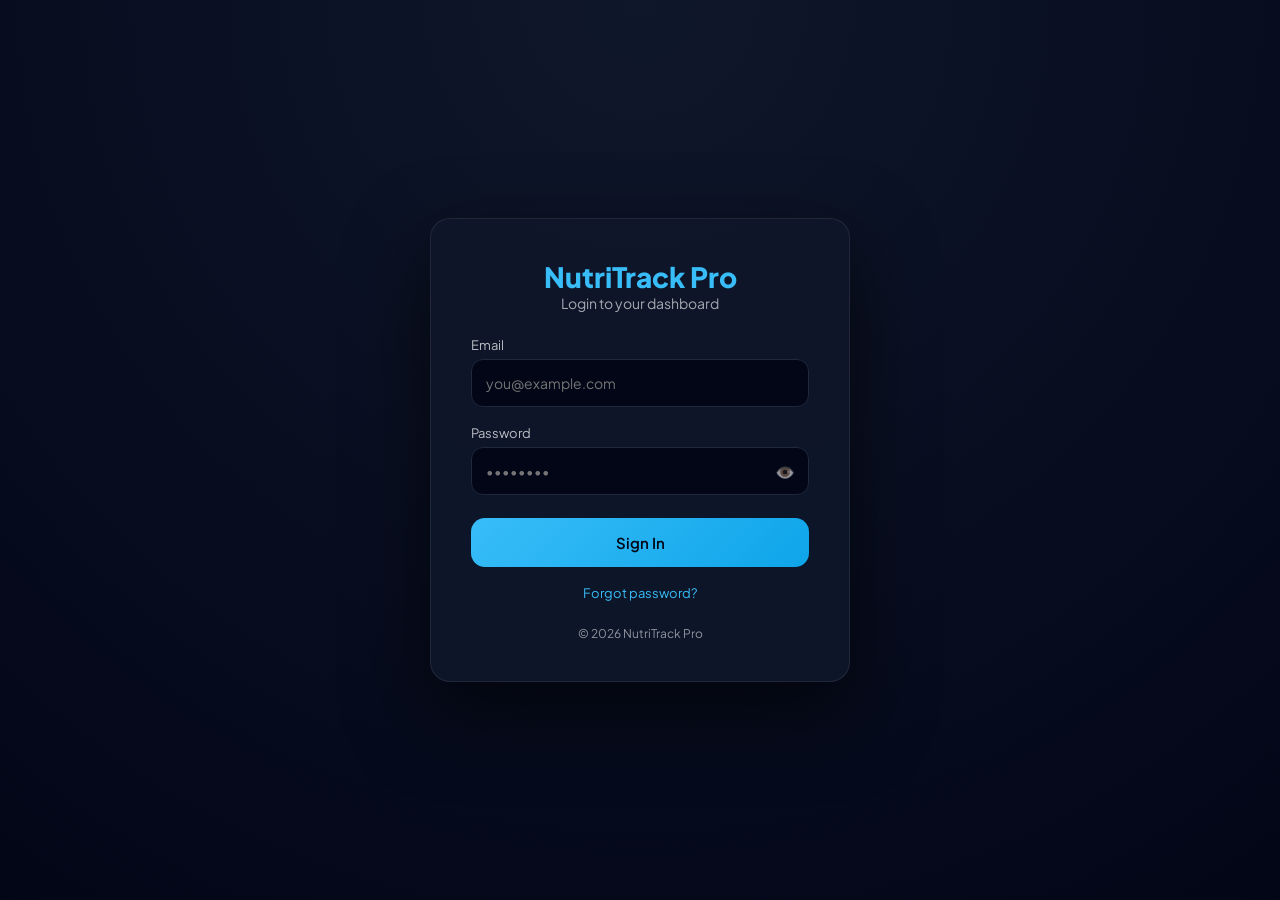
==== index.html @ c9a8a679 "--" ====
<html lang="en">
<head>
  <meta name="viewport" content="width=device-width, initial-scale=1.0">

<meta charset="UTF-8">
<meta name="viewport" content="width=device-width, initial-scale=1.0">
<title>NutriTrack Pro+</title>

<link href="https://fonts.googleapis.com/css2?family=Plus+Jakarta+Sans:wght@300;400;600;800&display=swap" rel="stylesheet">

<style>
:root {
  --primary: #10b981;
  --primary-dark: #0d8f6a;
  --dark: #0f172a;
  --card: rgba(30,41,59,0.85);
  --text: #f8fafc;
  --dim: #94a3b8;
  --shadow: rgba(0,0,0,0.4);
}

* {
  margin: 0;
  padding: 0;
  box-sizing: border-box;
  font-family: 'Plus Jakarta Sans', sans-serif;
}

body {
  background: linear-gradient(135deg, #0a0f20, #111827);
  color: var(--text);
  display: flex;
  min-height: 100vh;
  transition: all 0.3s;
}

.logo {
  font-size: 28px;
  font-weight: 800;
  color: var(--primary);
  margin-bottom: 40px;
  text-align: center;
  letter-spacing: 1px;
  text-shadow: 0 2px 6px rgba(16,185,129,0.7), 0 4px 12px rgba(16,185,129,0.35);
  transition: all 0.3s ease;
}

.logo:hover {
  text-shadow: 0 4px 12px rgba(16,185,129,0.9), 0 8px 20px rgba(16,185,129,0.5);
  transform: scale(1.05);
}

.content {
  margin-left: 0;
  margin-top: 90px;
  padding: 45px;
  width: 100%;
}

h1{ font-size:2.2rem; }
p{ font-size:1rem; }


/* CARDS */
.card {
  background: var(--card);
  padding: 30px 25px;
  border-radius: 22px;
  margin-bottom: 25px;
  box-shadow: 0 12px 30px rgba(0,0,0,0.3);
  transition: transform 0.3s ease, box-shadow 0.3s ease;
  backdrop-filter: blur(8px);
}

.card:hover {
  transform: translateY(-5px);
  box-shadow: 0 20px 35px rgba(0,0,0,0.5);
}

/* BUTTONS */

button, input{
  padding:12px 16px;
  font-size:16px;
}

.btn {
  background: linear-gradient(90deg, var(--primary), var(--primary-dark));
  border: none;
  padding: 14px 20px;
  border-radius: 16px;
  color: #fff;
  cursor: pointer;
  font-weight: 600;
  width: 100%;
  font-size: 16px;
  transition: all 0.3s ease;
  box-shadow: 0 6px 20px rgba(16,185,129,0.4);
}

.btn:hover {
  background: linear-gradient(90deg, var(--primary-dark), var(--primary));
  transform: translateY(-2px) scale(1.02);
  box-shadow: 0 8px 25px rgba(16,185,129,0.5);
}

.food-btn {
  background: rgba(255,255,255,0.08);
  border: 1px solid rgba(255,255,255,0.12);
  padding: 12px 14px;
  border-radius: 14px;
  color: #fff;
  cursor: pointer;
  font-size: 14px;
  text-align: left;
  transition: all 0.25s ease;
  backdrop-filter: blur(4px);
}

.food-btn:hover {
  background: linear-gradient(90deg, var(--primary), var(--primary-dark));
  transform: translateY(-2px) scale(1.02);
}

/* INPUTS */
input, select {
  width: 100%;
  padding: 14px;
  border-radius: 14px;
  border: none;
  margin-bottom: 12px;
  outline: none;
  background: rgba(255,255,255,0.08);
  color: #fff;
  font-size: 15px;
  backdrop-filter: blur(4px);
}

/* SMALL TEXT */
.small {
  color: var(--dim);
  font-size: 13px;
  margin-top: 12px;
  display: block;
  text-align: center;
}

/* QUICK GRID */
.quick-grid {
  display: grid;
  grid-template-columns: repeat(auto-fit, minmax(120px, 1fr));
  gap: 12px;
  max-height: 320px;
  overflow-y: auto;
  padding-right: 4px;
}

.quick-grid::-webkit-scrollbar {
  width: 6px;
}

.quick-grid::-webkit-scrollbar-thumb {
  background: var(--primary);
  border-radius: 10px;
}

/* PROGRESS RING */
.progress-ring {
  width: 150px;
  height: 150px;
  border-radius: 50%;
  background: conic-gradient(var(--primary) 0deg, rgba(30,41,59,0.6) 0deg);
  display: flex;
  align-items: center;
  justify-content: center;
  margin: 20px auto;
  box-shadow: 0 0 25px rgba(16,185,129,0.4);
  transition: 0.5s all ease;
}

.progress-ring span {
  font-size: 24px;
  font-weight: 700;
  color: var(--text);
  text-shadow: 0 1px 4px rgba(0,0,0,0.5);
}

/* WATER BUTTONS */
.water {
  display: flex;
  gap: 12px;
  flex-wrap: wrap;
}

.water button {
  width: 44px;
  height: 44px;
  border-radius: 16px;
  border: 1px solid rgba(255,255,255,.1);
  background: #020617;
  color: #fff;
  cursor: pointer;
  font-size: 18px;
  transition: all 0.25s ease;
}

.water button.active {
  background: var(--primary);
  box-shadow: 0 0 15px rgba(16,185,129,.6);
}

.topbar {
  position: fixed;
  top: 0;
  left: 0;
  width: 100%;
  height: 70px;
  background: rgba(2,6,23,0.95);
  display: flex;
  align-items: center;
  justify-content: space-between;
  padding: 0 40px;
  box-shadow: 0 4px 20px rgba(0,0,0,0.4);
  z-index: 1000;
}

.topbar .logo {
  font-size: 24px;
  font-weight: 800;
  color: var(--primary);
}

.topbar .menu {
  display: flex;
  gap: 20px;
}

.topbar .menu li {
  list-style: none;
  padding: 10px 18px;
  border-radius: 12px;
  cursor: pointer;
  color: var(--dim);
  transition: 0.3s;
}

.topbar .menu li:hover {
  background: linear-gradient(90deg, var(--primary), var(--primary-dark));
  color: #fff;
}

@media (max-width:768px){
  nav ul{
    flex-direction:column;
  }

  .hero{
    flex-direction:column;
    text-align:center;
  }

  img{
    max-width:100%;
    height:auto;
  }
}

</style>
</head>
<body>

<nav class="topbar">
  <div class="logo">NUTRITRACK+</div>
  <ul class="menu">
    <li onclick="location.href='index.html'">Dashboard</li>
    <li onclick="location.href='food.html'">Food</li>
    <li onclick="location.href='routine.html'">Routine</li>
    <li onclick="location.href='cart.html'">Cart</li>
    <li onclick="location.href='profile.html'">Profile</li>

  </ul>
</nav>

<main class="content">
<h1>Dashboard</h1>

<div class="card center">
<h3>Calories</h3>
<div class="progress-ring"><span id="percent">0%</span></div>
<h2><span id="cal">0</span> / <span id="goal">2000</span></h2>
<p class="small">🔥 Streak: <span id="streak">0</span> days</p>
</div>

<div class="card">
  <h3>Today Summary</h3>
  <p>🍽️ Foods: <b id="foodCount">0</b></p>
  <p>💧 Water: <b id="waterCount">0</b>/8</p>
  <p>📊 Status: <b id="statusText">Good</b></p>
</div>

<div class="card">
<h3>Quick Add</h3>
<div class="quick-grid">
<button class="food-btn" onclick="addFood('Eggs',150)">🥚 Eggs</button>
<button class="food-btn" onclick="addFood('Paneer',260)">🧀 Paneer</button>
<button class="food-btn" onclick="addFood('Curd',90)">🥛 Curd</button>
<button class="food-btn" onclick="addFood('Rice',210)">🍚 Rice</button>
<button class="food-btn" onclick="addFood('Roti',110)">🫓 Roti</button>
<button class="food-btn" onclick="addFood('Oats',160)">🥣 Oats</button>
<button class="food-btn" onclick="addFood('Banana',100)">🍌 Banana</button>
<button class="food-btn" onclick="addFood('Apple',95)">🍎 Apple</button>
<button class="food-btn" onclick="addFood('Milk',120)">🥛 Milk</button>
<button class="food-btn" onclick="addFood('Almonds',170)">🌰 Almonds</button>
<button class="food-btn" onclick="addFood('Peanut Butter',190)">🌰 Peanut Butter</button>
<button class="food-btn" onclick="addFood('Boiled Potato',130)">🌰 Boiled Potato</button>
</div>
<button class="btn" style="margin-top:15px" onclick="undo()">Undo</button>
</div>

<div class="card">
<h3>Water Intake</h3>
<div class="water" id="water"></div>
</div>

<div class="card">
<h3>Today's Log</h3>
<div id="logs"></div>
<!-- Restart button added here -->
<button class="btn" style="margin-top:15px" onclick="resetLog()">Restart</button>
</div>

<div class="card">
  <h3>Last 7 Days History</h3>
  <div id="weekHistory"></div>
</div>

</main>

<script>
if (localStorage.getItem("loggedIn") !== "true") {
  window.location.href = "login.html";
}

const todayKey = new Date().toISOString().split("T")[0];

let store = JSON.parse(localStorage.getItem("nutri+")) || {};

if (!store[todayKey]) {
  store[todayKey] = {
    cal: 0,
    goal: 2000,
    logs: [],
    water: 0,
    undo: null
  };
}

let data = store[todayKey];

function save() {
  store[todayKey] = data;
  localStorage.setItem("nutri+", JSON.stringify(store));
}

function addFood(n, c) {
  data.undo = JSON.stringify(data);
  data.cal += c;
  data.logs.unshift({ n, c });
  save();
  update();
}

function undo() {
  if (!data.undo) return;
  data = JSON.parse(data.undo);
  save();
  update();
}

function remove(i) {
  data.logs.splice(i, 1);
  data.cal = data.logs.reduce((t, l) => t + l.c, 0);
  save();
  update();
}

function drink(i) {
  data.water = i;
  save();
  update();
}

function resetLog() {
  data.cal = 0;
  data.logs = [];
  data.water = 0;
  data.undo = null;
  save();
  update();
}

function update() {
  cal.innerText = data.cal;
  goal.innerText = data.goal;

  let pct = Math.min(100, Math.round((data.cal / data.goal) * 100));
  percent.innerText = pct + "%";

  document.querySelector(".progress-ring").style.background =
    `conic-gradient(var(--primary) ${pct * 3.6}deg, #1e293b 0deg)`;

  logs.innerHTML = data.logs.map((l, i) =>
    `<div class="log">${l.n} (${l.c}) <button onclick="remove(${i})">✕</button></div>`
  ).join("");

  water.innerHTML = "";
  for (let i = 1; i <= 8; i++) {
    water.innerHTML +=
      `<button class="${i <= data.water ? 'active' : ''}" onclick="drink(${i})">💧</button>`;
  }
}

update();

function logout() {
  localStorage.removeItem("loggedIn");
  window.location.href = "login.html";
}
</script>
<script>
function renderWeekHistory() {
  const box = document.getElementById("weekHistory");
  const days = Object.keys(store).sort().reverse().slice(0, 7);

  if (days.length === 0) {
    box.innerHTML = "<p class='small'>No history yet</p>";
    return;
  }

  box.innerHTML = days.map(day => {
    const d = store[day];
    return `
      <div style="margin-bottom:15px; padding:12px; border-radius:12px; background:rgba(255,255,255,0.05)">
        <strong>${day}</strong><br>
        Calories: ${d.cal}<br>
        ${d.logs.length
          ? d.logs.map(l => `• ${l.n} (${l.c})`).join("<br>")
          : "<span class='small'>No food logged</span>"
        }
      </div>
    `;
  }).join("");
}

renderWeekHistory();
</script>

</body>
</html>
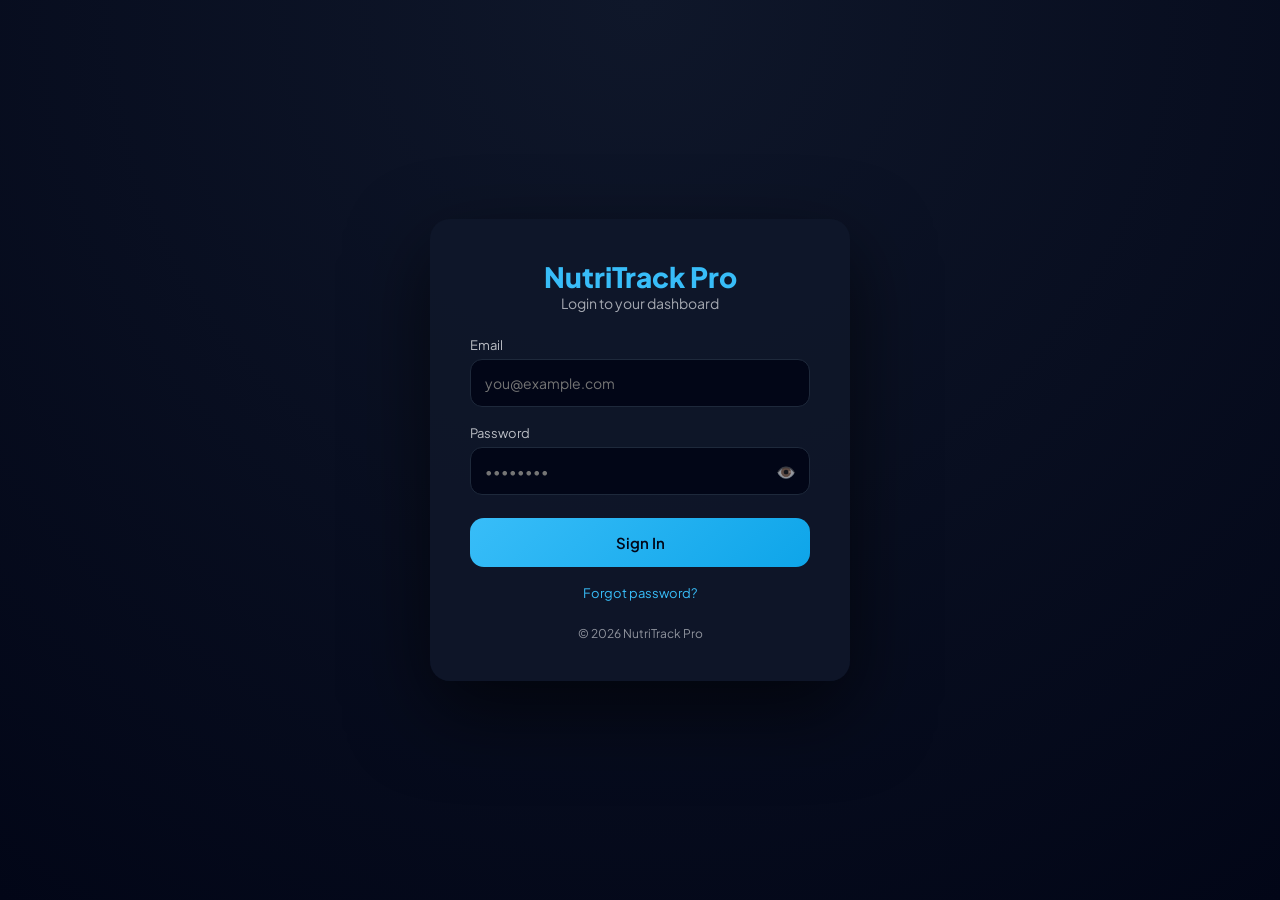
==== commit e61640fd: "--" ====
--- a/index.html
+++ b/index.html
@@ -264,6 +264,64 @@
     height:auto;
   }
 }
+
+@media (max-width: 768px) {
+  .topbar {
+    flex-direction: column;
+    height: auto;
+    padding: 15px 20px;
+    gap: 10px;
+  }
+
+  .topbar .logo {
+    font-size: 22px;
+    text-align: center;
+  }
+
+  .topbar .menu {
+    flex-direction: column;
+    width: 100%;
+    gap: 8px;
+  }
+
+  .topbar .menu li {
+    text-align: center;
+    padding: 10px 0;
+  }
+
+  .content {
+    padding: 20px;
+  }
+
+  h1 {
+    font-size: 1.8rem;
+  }
+
+  .card {
+    padding: 20px;
+  }
+
+  .quick-grid {
+    grid-template-columns: repeat(auto-fit, minmax(100px, 1fr));
+  }
+
+  .water button {
+    width: 38px;
+    height: 38px;
+    font-size: 16px;
+  }
+
+  .progress-ring {
+    width: 130px;
+    height: 130px;
+  }
+
+  .progress-ring span {
+    font-size: 20px;
+  }
+}
+
+
 
 </style>
 </head>
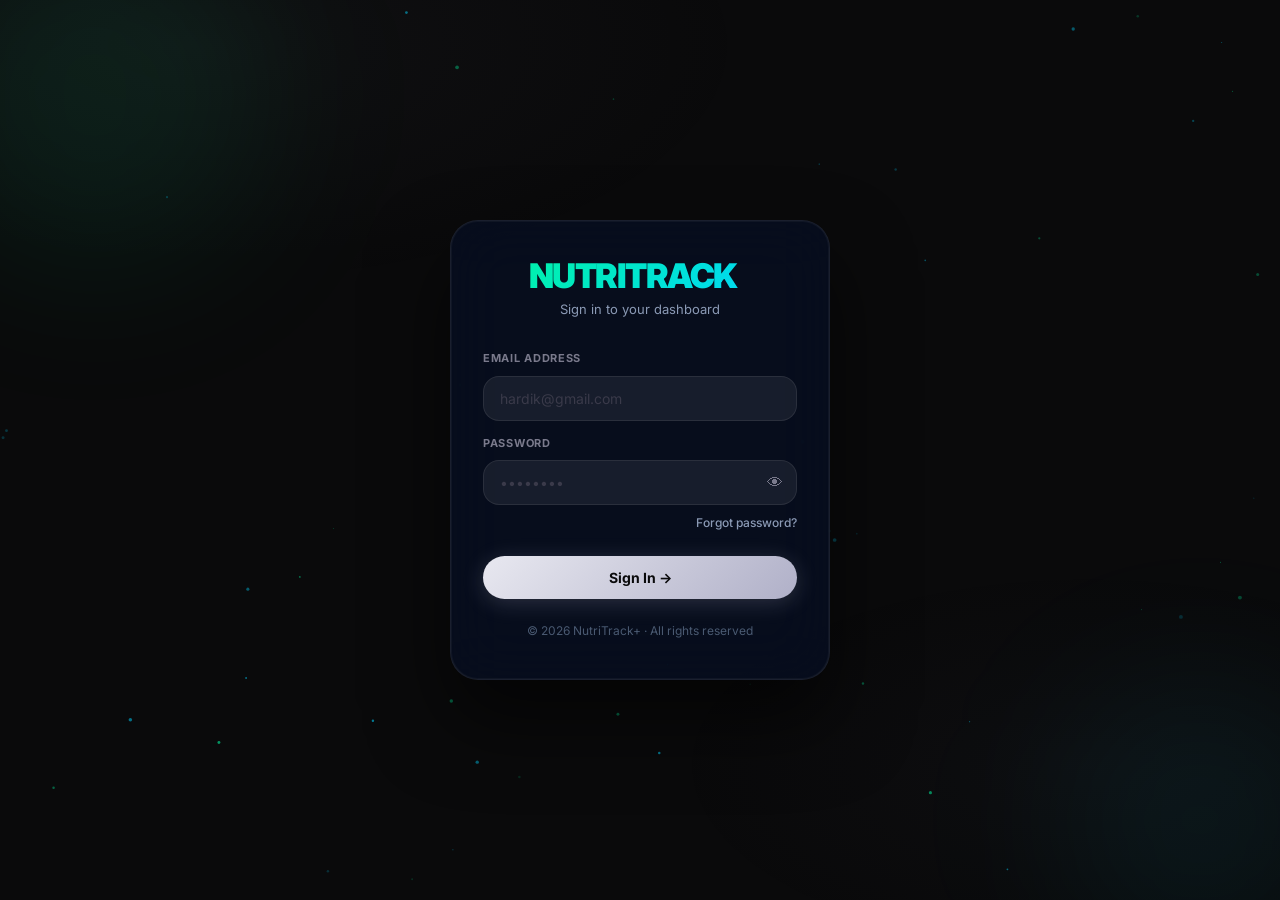
==== commit b2fc436d: "Complete professional website redesign" ====
--- a/index.html
+++ b/index.html
@@ -1,517 +1,393 @@
+<!DOCTYPE html>
 <html lang="en">
 <head>
-  <meta name="viewport" content="width=device-width, initial-scale=1.0">
-
 <meta charset="UTF-8">
 <meta name="viewport" content="width=device-width, initial-scale=1.0">
-<title>NutriTrack Pro+</title>
-
-<link href="https://fonts.googleapis.com/css2?family=Plus+Jakarta+Sans:wght@300;400;600;800&display=swap" rel="stylesheet">
-
+<title>Dashboard — NutriTrack+</title>
+<meta name="description" content="Track your daily calories, water intake, and nutrition with NutriTrack+.">
+<link rel="stylesheet" href="styles.css">
 <style>
-:root {
-  --primary: #10b981;
-  --primary-dark: #0d8f6a;
-  --dark: #0f172a;
-  --card: rgba(30,41,59,0.85);
-  --text: #f8fafc;
-  --dim: #94a3b8;
-  --shadow: rgba(0,0,0,0.4);
-}
-
-* {
-  margin: 0;
-  padding: 0;
-  box-sizing: border-box;
-  font-family: 'Plus Jakarta Sans', sans-serif;
-}
-
-body {
-  background: linear-gradient(135deg, #0a0f20, #111827);
-  color: var(--text);
-  display: flex;
-  min-height: 100vh;
-  transition: all 0.3s;
-}
-
-.logo {
-  font-size: 28px;
-  font-weight: 800;
-  color: var(--primary);
-  margin-bottom: 40px;
-  text-align: center;
-  letter-spacing: 1px;
-  text-shadow: 0 2px 6px rgba(16,185,129,0.7), 0 4px 12px rgba(16,185,129,0.35);
-  transition: all 0.3s ease;
-}
-
-.logo:hover {
-  text-shadow: 0 4px 12px rgba(16,185,129,0.9), 0 8px 20px rgba(16,185,129,0.5);
-  transform: scale(1.05);
-}
-
-.content {
-  margin-left: 0;
-  margin-top: 90px;
-  padding: 45px;
-  width: 100%;
-}
-
-h1{ font-size:2.2rem; }
-p{ font-size:1rem; }
-
-
-/* CARDS */
-.card {
-  background: var(--card);
-  padding: 30px 25px;
-  border-radius: 22px;
-  margin-bottom: 25px;
-  box-shadow: 0 12px 30px rgba(0,0,0,0.3);
-  transition: transform 0.3s ease, box-shadow 0.3s ease;
-  backdrop-filter: blur(8px);
-}
-
-.card:hover {
-  transform: translateY(-5px);
-  box-shadow: 0 20px 35px rgba(0,0,0,0.5);
-}
-
-/* BUTTONS */
-
-button, input{
-  padding:12px 16px;
-  font-size:16px;
-}
-
-.btn {
-  background: linear-gradient(90deg, var(--primary), var(--primary-dark));
-  border: none;
-  padding: 14px 20px;
-  border-radius: 16px;
-  color: #fff;
-  cursor: pointer;
-  font-weight: 600;
-  width: 100%;
-  font-size: 16px;
-  transition: all 0.3s ease;
-  box-shadow: 0 6px 20px rgba(16,185,129,0.4);
-}
-
-.btn:hover {
-  background: linear-gradient(90deg, var(--primary-dark), var(--primary));
-  transform: translateY(-2px) scale(1.02);
-  box-shadow: 0 8px 25px rgba(16,185,129,0.5);
-}
-
-.food-btn {
-  background: rgba(255,255,255,0.08);
-  border: 1px solid rgba(255,255,255,0.12);
-  padding: 12px 14px;
-  border-radius: 14px;
-  color: #fff;
-  cursor: pointer;
-  font-size: 14px;
-  text-align: left;
-  transition: all 0.25s ease;
-  backdrop-filter: blur(4px);
-}
-
-.food-btn:hover {
-  background: linear-gradient(90deg, var(--primary), var(--primary-dark));
-  transform: translateY(-2px) scale(1.02);
-}
-
-/* INPUTS */
-input, select {
-  width: 100%;
-  padding: 14px;
-  border-radius: 14px;
-  border: none;
-  margin-bottom: 12px;
-  outline: none;
-  background: rgba(255,255,255,0.08);
-  color: #fff;
-  font-size: 15px;
-  backdrop-filter: blur(4px);
-}
-
-/* SMALL TEXT */
-.small {
-  color: var(--dim);
-  font-size: 13px;
-  margin-top: 12px;
-  display: block;
-  text-align: center;
-}
-
-/* QUICK GRID */
-.quick-grid {
-  display: grid;
-  grid-template-columns: repeat(auto-fit, minmax(120px, 1fr));
-  gap: 12px;
-  max-height: 320px;
-  overflow-y: auto;
-  padding-right: 4px;
-}
-
-.quick-grid::-webkit-scrollbar {
-  width: 6px;
-}
-
-.quick-grid::-webkit-scrollbar-thumb {
-  background: var(--primary);
-  border-radius: 10px;
-}
-
-/* PROGRESS RING */
-.progress-ring {
-  width: 150px;
-  height: 150px;
-  border-radius: 50%;
-  background: conic-gradient(var(--primary) 0deg, rgba(30,41,59,0.6) 0deg);
-  display: flex;
-  align-items: center;
-  justify-content: center;
-  margin: 20px auto;
-  box-shadow: 0 0 25px rgba(16,185,129,0.4);
-  transition: 0.5s all ease;
-}
-
-.progress-ring span {
-  font-size: 24px;
-  font-weight: 700;
-  color: var(--text);
-  text-shadow: 0 1px 4px rgba(0,0,0,0.5);
-}
-
-/* WATER BUTTONS */
-.water {
-  display: flex;
-  gap: 12px;
-  flex-wrap: wrap;
-}
-
-.water button {
-  width: 44px;
-  height: 44px;
-  border-radius: 16px;
-  border: 1px solid rgba(255,255,255,.1);
-  background: #020617;
-  color: #fff;
-  cursor: pointer;
-  font-size: 18px;
-  transition: all 0.25s ease;
-}
-
-.water button.active {
-  background: var(--primary);
-  box-shadow: 0 0 15px rgba(16,185,129,.6);
-}
-
-.topbar {
-  position: fixed;
-  top: 0;
-  left: 0;
-  width: 100%;
-  height: 70px;
-  background: rgba(2,6,23,0.95);
-  display: flex;
-  align-items: center;
-  justify-content: space-between;
-  padding: 0 40px;
-  box-shadow: 0 4px 20px rgba(0,0,0,0.4);
-  z-index: 1000;
-}
-
-.topbar .logo {
-  font-size: 24px;
-  font-weight: 800;
-  color: var(--primary);
-}
-
-.topbar .menu {
-  display: flex;
-  gap: 20px;
-}
-
-.topbar .menu li {
-  list-style: none;
-  padding: 10px 18px;
-  border-radius: 12px;
-  cursor: pointer;
-  color: var(--dim);
-  transition: 0.3s;
-}
-
-.topbar .menu li:hover {
-  background: linear-gradient(90deg, var(--primary), var(--primary-dark));
-  color: #fff;
-}
-
-@media (max-width:768px){
-  nav ul{
-    flex-direction:column;
-  }
-
-  .hero{
-    flex-direction:column;
-    text-align:center;
-  }
-
-  img{
-    max-width:100%;
-    height:auto;
-  }
-}
-
-@media (max-width: 768px) {
-  .topbar {
-    flex-direction: column;
-    height: auto;
-    padding: 15px 20px;
-    gap: 10px;
-  }
-
-  .topbar .logo {
-    font-size: 22px;
-    text-align: center;
-  }
-
-  .topbar .menu {
-    flex-direction: column;
-    width: 100%;
-    gap: 8px;
-  }
-
-  .topbar .menu li {
-    text-align: center;
-    padding: 10px 0;
-  }
-
-  .content {
-    padding: 20px;
-  }
-
-  h1 {
-    font-size: 1.8rem;
-  }
-
-  .card {
-    padding: 20px;
-  }
-
-  .quick-grid {
-    grid-template-columns: repeat(auto-fit, minmax(100px, 1fr));
-  }
-
-  .water button {
-    width: 38px;
-    height: 38px;
-    font-size: 16px;
-  }
-
-  .progress-ring {
-    width: 130px;
-    height: 130px;
-  }
-
-  .progress-ring span {
-    font-size: 20px;
-  }
-}
-
-
-
+.ring-hero { padding:28px 20px 20px; text-align:center; }
+.cal-summary { margin-top:18px; display:flex; gap:10px; justify-content:center; }
+.macro-section { margin-top:4px; }
+.streak-badge {
+  display:inline-flex; align-items:center; gap:6px;
+  background:rgba(255,179,71,0.12); border:1px solid rgba(255,179,71,0.25);
+  border-radius:var(--r-pill); padding:5px 12px;
+  font-size:12px; font-weight:700; color:#ffb347;
+  margin-top:12px;
+}
+.fab {
+  position:fixed; bottom:calc(var(--bnav-h) + 18px); right:18px;
+  width:52px; height:52px; border-radius:50%;
+  background:linear-gradient(135deg,var(--primary),var(--primary2));
+  color:var(--bg); font-size:22px; font-weight:800;
+  display:flex; align-items:center; justify-content:center;
+  box-shadow:0 8px 24px var(--primary-glow), 0 0 0 4px rgba(0,245,160,0.15);
+  cursor:pointer; transition:all 0.25s ease; z-index:900; border:none;
+  animation:fadeSlideUp 0.5s 0.3s ease both;
+}
+.fab:hover { transform:scale(1.12) rotate(45deg); box-shadow:0 12px 36px var(--primary-glow); }
+@media(min-width:769px) { .fab { bottom:24px; } }
+
+/* Quick add modal */
+.qadd-modal {
+  position:fixed; inset:0;
+  background:rgba(4,9,26,0.82); backdrop-filter:blur(10px);
+  display:flex; align-items:flex-end; justify-content:center;
+  z-index:2000; opacity:0; pointer-events:none;
+  transition:opacity 0.3s ease;
+  padding-bottom:var(--bnav-h);
+}
+.qadd-modal.open { opacity:1; pointer-events:all; }
+.qadd-box {
+  background:var(--bg2); border:1px solid var(--border);
+  border-radius:28px 28px 0 0; padding:24px 18px;
+  width:100%; max-width:560px; max-height:85vh; overflow-y:auto;
+  transform:translateY(100%);
+  transition:transform 0.38s cubic-bezier(0.34,1.4,0.64,1);
+}
+.qadd-modal.open .qadd-box { transform:translateY(0); }
+
+.log-empty { text-align:center; padding:28px 0; color:var(--text3); font-size:14px; }
 </style>
 </head>
 <body>
 
-<nav class="topbar">
-  <div class="logo">NUTRITRACK+</div>
-  <ul class="menu">
-    <li onclick="location.href='index.html'">Dashboard</li>
-    <li onclick="location.href='food.html'">Food</li>
-    <li onclick="location.href='routine.html'">Routine</li>
-    <li onclick="location.href='cart.html'">Cart</li>
-    <li onclick="location.href='profile.html'">Profile</li>
-
-  </ul>
+<!-- TOP NAVBAR -->
+<nav class="navbar">
+  <div class="nav-logo">NUTRITRACK<span style="opacity:.5">+</span></div>
+  <div class="nav-links">
+    <a href="index.html"   class="nav-link">Dashboard</a>
+    <a href="food.html"    class="nav-link">Food</a>
+    <a href="routine.html" class="nav-link">Routine</a>
+    <a href="cart.html"    class="nav-link">Cart</a>
+    <a href="profile.html" class="nav-link">Profile</a>
+  </div>
 </nav>
 
-<main class="content">
-<h1>Dashboard</h1>
-
-<div class="card center">
-<h3>Calories</h3>
-<div class="progress-ring"><span id="percent">0%</span></div>
-<h2><span id="cal">0</span> / <span id="goal">2000</span></h2>
-<p class="small">🔥 Streak: <span id="streak">0</span> days</p>
+<!-- BOTTOM NAV -->
+<nav class="bottom-nav">
+  <a href="index.html" class="bnav-item active">
+    <svg xmlns="http://www.w3.org/2000/svg" fill="none" viewBox="0 0 24 24" stroke="currentColor"><path stroke-linecap="round" stroke-linejoin="round" d="M3 12l2-2m0 0l7-7 7 7M5 10v10a1 1 0 001 1h3m10-11l2 2m-2-2v10a1 1 0 01-1 1h-3m-6 0a1 1 0 001-1v-4a1 1 0 011-1h2a1 1 0 011 1v4a1 1 0 001 1m-6 0h6"/></svg>
+    <span>Home</span>
+  </a>
+  <a href="food.html" class="bnav-item">
+    <svg xmlns="http://www.w3.org/2000/svg" fill="none" viewBox="0 0 24 24" stroke="currentColor"><path stroke-linecap="round" stroke-linejoin="round" d="M12 6.042A8.967 8.967 0 006 3.75c-1.052 0-2.062.18-3 .512v14.25A8.987 8.987 0 016 18c2.305 0 4.408.867 6 2.292m0-14.25a8.966 8.966 0 016-2.292c1.052 0 2.062.18 3 .512v14.25A8.987 8.987 0 0018 18a8.967 8.967 0 00-6 2.292m0-14.25v14.25"/></svg>
+    <span>Food</span>
+  </a>
+  <a href="routine.html" class="bnav-item">
+    <svg xmlns="http://www.w3.org/2000/svg" fill="none" viewBox="0 0 24 24" stroke="currentColor"><path stroke-linecap="round" stroke-linejoin="round" d="M9 12l2 2 4-4m6 2a9 9 0 11-18 0 9 9 0 0118 0z"/></svg>
+    <span>Routine</span>
+  </a>
+  <a href="cart.html" class="bnav-item">
+    <svg xmlns="http://www.w3.org/2000/svg" fill="none" viewBox="0 0 24 24" stroke="currentColor"><path stroke-linecap="round" stroke-linejoin="round" d="M3 3h2l.4 2M7 13h10l4-8H5.4M7 13L5.4 5M7 13l-2.293 2.293c-.63.63-.184 1.707.707 1.707H17m0 0a2 2 0 100 4 2 2 0 000-4zm-8 2a2 2 0 11-4 0 2 2 0 014 0z"/></svg>
+    <span>Cart</span>
+  </a>
+  <a href="profile.html" class="bnav-item">
+    <svg xmlns="http://www.w3.org/2000/svg" fill="none" viewBox="0 0 24 24" stroke="currentColor"><path stroke-linecap="round" stroke-linejoin="round" d="M16 7a4 4 0 11-8 0 4 4 0 018 0zM12 14a7 7 0 00-7 7h14a7 7 0 00-7-7z"/></svg>
+    <span>Profile</span>
+  </a>
+</nav>
+
+<!-- FAB -->
+<button class="fab" onclick="openQadd()" title="Quick Add Food">+</button>
+
+<!-- QUICK ADD MODAL -->
+<div class="qadd-modal" id="qaddModal" onclick="if(event.target===this)closeQadd()">
+  <div class="qadd-box">
+    <div class="modal-handle"></div>
+    <div class="section-header">
+      <span class="section-title">⚡ Quick Add</span>
+      <span class="section-action" onclick="closeQadd()">✕ Close</span>
+    </div>
+    <div class="input-group" style="margin-top:8px">
+      <input id="customName" class="input" placeholder="Food name (e.g. Chapati)">
+    </div>
+    <div class="input-group">
+      <input id="customCal" class="input" type="number" placeholder="Calories (kcal)">
+    </div>
+    <button class="btn btn-primary btn-full" onclick="addCustom()">Add to Log</button>
+    <div class="divider"></div>
+    <p class="card-title" style="margin-bottom:10px">Common Foods</p>
+    <div class="quick-grid">
+      <button class="quick-btn" onclick="addFood('🥚 Eggs',150)">🥚 Eggs<br><small style="color:var(--text3)">150 kcal</small></button>
+      <button class="quick-btn" onclick="addFood('🧀 Paneer',260)">🧀 Paneer<br><small style="color:var(--text3)">260 kcal</small></button>
+      <button class="quick-btn" onclick="addFood('🥛 Curd',90)">🥛 Curd<br><small style="color:var(--text3)">90 kcal</small></button>
+      <button class="quick-btn" onclick="addFood('🍚 Rice',210)">🍚 Rice<br><small style="color:var(--text3)">210 kcal</small></button>
+      <button class="quick-btn" onclick="addFood('🫓 Roti',110)">🫓 Roti<br><small style="color:var(--text3)">110 kcal</small></button>
+      <button class="quick-btn" onclick="addFood('🥣 Oats',160)">🥣 Oats<br><small style="color:var(--text3)">160 kcal</small></button>
+      <button class="quick-btn" onclick="addFood('🍌 Banana',100)">🍌 Banana<br><small style="color:var(--text3)">100 kcal</small></button>
+      <button class="quick-btn" onclick="addFood('🍎 Apple',95)">🍎 Apple<br><small style="color:var(--text3)">95 kcal</small></button>
+      <button class="quick-btn" onclick="addFood('🥛 Milk',120)">🥛 Milk<br><small style="color:var(--text3)">120 kcal</small></button>
+      <button class="quick-btn" onclick="addFood('🌰 Almonds',170)">🌰 Almonds<br><small style="color:var(--text3)">170 kcal</small></button>
+      <button class="quick-btn" onclick="addFood('🥜 Peanut Butter',190)">🥜 P.Butter<br><small style="color:var(--text3)">190 kcal</small></button>
+      <button class="quick-btn" onclick="addFood('🥔 Boiled Potato',130)">🥔 Potato<br><small style="color:var(--text3)">130 kcal</small></button>
+    </div>
+  </div>
 </div>
 
-<div class="card">
-  <h3>Today Summary</h3>
-  <p>🍽️ Foods: <b id="foodCount">0</b></p>
-  <p>💧 Water: <b id="waterCount">0</b>/8</p>
-  <p>📊 Status: <b id="statusText">Good</b></p>
-</div>
-
-<div class="card">
-<h3>Quick Add</h3>
-<div class="quick-grid">
-<button class="food-btn" onclick="addFood('Eggs',150)">🥚 Eggs</button>
-<button class="food-btn" onclick="addFood('Paneer',260)">🧀 Paneer</button>
-<button class="food-btn" onclick="addFood('Curd',90)">🥛 Curd</button>
-<button class="food-btn" onclick="addFood('Rice',210)">🍚 Rice</button>
-<button class="food-btn" onclick="addFood('Roti',110)">🫓 Roti</button>
-<button class="food-btn" onclick="addFood('Oats',160)">🥣 Oats</button>
-<button class="food-btn" onclick="addFood('Banana',100)">🍌 Banana</button>
-<button class="food-btn" onclick="addFood('Apple',95)">🍎 Apple</button>
-<button class="food-btn" onclick="addFood('Milk',120)">🥛 Milk</button>
-<button class="food-btn" onclick="addFood('Almonds',170)">🌰 Almonds</button>
-<button class="food-btn" onclick="addFood('Peanut Butter',190)">🌰 Peanut Butter</button>
-<button class="food-btn" onclick="addFood('Boiled Potato',130)">🌰 Boiled Potato</button>
-</div>
-<button class="btn" style="margin-top:15px" onclick="undo()">Undo</button>
-</div>
-
-<div class="card">
-<h3>Water Intake</h3>
-<div class="water" id="water"></div>
-</div>
-
-<div class="card">
-<h3>Today's Log</h3>
-<div id="logs"></div>
-<!-- Restart button added here -->
-<button class="btn" style="margin-top:15px" onclick="resetLog()">Restart</button>
-</div>
-
-<div class="card">
-  <h3>Last 7 Days History</h3>
-  <div id="weekHistory"></div>
-</div>
+<!-- MAIN CONTENT -->
+<main class="page">
+
+  <div class="page-header" style="display:flex;align-items:center;justify-content:space-between;flex-wrap:wrap;gap:10px">
+    <div>
+      <h1 class="page-title" id="greetText">Dashboard</h1>
+      <p class="page-subtitle" id="dateText"></p>
+    </div>
+    <div class="streak-badge" id="streakBadge">🔥 <span id="streakNum">0</span> day streak</div>
+  </div>
+
+  <!-- CALORIE RING CARD -->
+  <div class="card ring-hero">
+    <p class="card-title">Today's Calories</p>
+    <div class="ring-container">
+      <svg class="cal-ring" width="180" height="180" viewBox="0 0 180 180">
+        <defs>
+          <linearGradient id="ringGrad" x1="0%" y1="0%" x2="100%" y2="100%">
+            <stop offset="0%"   stop-color="#00f5a0"/>
+            <stop offset="100%" stop-color="#00d4ff"/>
+          </linearGradient>
+        </defs>
+        <circle class="ring-track" cx="90" cy="90" r="80"/>
+        <circle class="ring-fill"  cx="90" cy="90" r="80" id="ringFill"
+          stroke-dasharray="502.65" stroke-dashoffset="502.65"/>
+      </svg>
+      <div class="ring-center">
+        <div class="ring-value" id="calDisplay">0</div>
+        <div class="ring-unit">kcal eaten</div>
+      </div>
+    </div>
+    <div class="cal-summary">
+      <div class="stat-card" style="min-width:90px">
+        <div class="stat-value" id="goalDisplay">2000</div>
+        <div class="stat-label">Goal</div>
+      </div>
+      <div class="stat-card" style="min-width:90px">
+        <div class="stat-value" id="remainDisplay">2000</div>
+        <div class="stat-label">Remaining</div>
+      </div>
+      <div class="stat-card" style="min-width:90px">
+        <div class="stat-value" id="pctDisplay">0%</div>
+        <div class="stat-label">Progress</div>
+      </div>
+    </div>
+  </div>
+
+  <!-- MACROS CARD -->
+  <div class="card macro-section">
+    <p class="card-title">Macronutrients (Est.)</p>
+    <div class="macro-row protein">
+      <div class="macro-header"><span class="macro-lbl">🥩 Protein</span><span class="macro-val" id="macroP">0g</span></div>
+      <div class="macro-track"><div class="macro-fill" id="macroPBar" style="width:0%"></div></div>
+    </div>
+    <div class="macro-row carbs">
+      <div class="macro-header"><span class="macro-lbl">🌾 Carbs</span><span class="macro-val" id="macroC">0g</span></div>
+      <div class="macro-track"><div class="macro-fill" id="macroCBar" style="width:0%"></div></div>
+    </div>
+    <div class="macro-row fat" style="margin-bottom:0">
+      <div class="macro-header"><span class="macro-lbl">🫒 Fat</span><span class="macro-val" id="macroF">0g</span></div>
+      <div class="macro-track"><div class="macro-fill" id="macroFBar" style="width:0%"></div></div>
+    </div>
+  </div>
+
+  <!-- WATER CARD -->
+  <div class="card">
+    <div class="section-header">
+      <span class="section-title">💧 Water Intake</span>
+      <span style="font-size:13px;color:var(--text2)"><b id="waterCount">0</b>/8 glasses</span>
+    </div>
+    <div class="water-grid" id="waterGrid"></div>
+  </div>
+
+  <!-- TODAY LOG -->
+  <div class="card">
+    <div class="section-header">
+      <span class="section-title">📋 Today's Log</span>
+      <span class="section-action" onclick="undoLast()">↩ Undo</span>
+    </div>
+    <div id="logList"></div>
+    <button class="btn btn-danger btn-full" style="margin-top:12px" onclick="resetLog()">🗑 Reset Today</button>
+  </div>
+
+  <!-- 7 DAY HISTORY -->
+  <div class="card">
+    <p class="card-title">7-Day History</p>
+    <div class="history-chart" id="histChart"></div>
+    <div id="histDetail" style="margin-top:14px"></div>
+  </div>
 
 </main>
 
+<script src="app.js"></script>
 <script>
-if (localStorage.getItem("loggedIn") !== "true") {
-  window.location.href = "login.html";
-}
+if (localStorage.getItem("loggedIn") !== "true") window.location.href = "login.html";
 
 const todayKey = new Date().toISOString().split("T")[0];
-
 let store = JSON.parse(localStorage.getItem("nutri+")) || {};
-
-if (!store[todayKey]) {
-  store[todayKey] = {
-    cal: 0,
-    goal: 2000,
-    logs: [],
-    water: 0,
-    undo: null
-  };
-}
-
+if (!store[todayKey]) store[todayKey] = { cal:0, goal:2000, logs:[], water:0, undo:null };
 let data = store[todayKey];
 
-function save() {
-  store[todayKey] = data;
-  localStorage.setItem("nutri+", JSON.stringify(store));
-}
+/* ── Greeting & Date ── */
+(function() {
+  const h = new Date().getHours();
+  const g = h < 12 ? "Good Morning" : h < 17 ? "Good Afternoon" : "Good Evening";
+  const prof = JSON.parse(localStorage.getItem("profileData")) || {};
+  document.getElementById("greetText").textContent = g + (prof.username ? `, ${prof.username.split(" ")[0]} 👋` : " 👋");
+  document.getElementById("dateText").textContent = new Date().toLocaleDateString("en-IN", { weekday:"long", day:"numeric", month:"long" });
+})();
+
+/* ── Streak ── */
+(function() {
+  const last  = localStorage.getItem("nt_last_date");
+  const today = new Date().toDateString();
+  let streak  = parseInt(localStorage.getItem("nt_streak")) || 0;
+  if (last !== today) { streak++; localStorage.setItem("nt_streak", streak); localStorage.setItem("nt_last_date", today); }
+  document.getElementById("streakNum").textContent = streak;
+})();
+
+function save() { store[todayKey] = data; localStorage.setItem("nutri+", JSON.stringify(store)); }
 
 function addFood(n, c) {
   data.undo = JSON.stringify(data);
   data.cal += c;
-  data.logs.unshift({ n, c });
-  save();
-  update();
-}
-
-function undo() {
-  if (!data.undo) return;
+  data.logs.unshift({ n, c, t: new Date().toLocaleTimeString([], {hour:'2-digit',minute:'2-digit'}) });
+  save(); update();
+  toast(`${n} — +${c} kcal`, "ok");
+  closeQadd();
+}
+
+function addCustom() {
+  const n = document.getElementById("customName").value.trim();
+  const c = parseInt(document.getElementById("customCal").value);
+  if (!n || !c || c < 1) { toast("Enter valid food name and calories", "warn"); return; }
+  addFood(n, c);
+  document.getElementById("customName").value = "";
+  document.getElementById("customCal").value  = "";
+}
+
+function undoLast() {
+  if (!data.undo) { toast("Nothing to undo", "warn"); return; }
   data = JSON.parse(data.undo);
-  save();
-  update();
-}
-
-function remove(i) {
+  save(); update();
+  toast("Undone ✓", "ok");
+}
+
+function removeLog(i) {
+  data.undo = JSON.stringify(data);
   data.logs.splice(i, 1);
-  data.cal = data.logs.reduce((t, l) => t + l.c, 0);
-  save();
-  update();
-}
-
-function drink(i) {
-  data.water = i;
-  save();
-  update();
-}
+  data.cal = data.logs.reduce((s, l) => s + l.c, 0);
+  save(); update();
+}
+
+function drink(i) { data.water = i; save(); update(); }
 
 function resetLog() {
-  data.cal = 0;
-  data.logs = [];
-  data.water = 0;
-  data.undo = null;
-  save();
-  update();
+  if (!confirm("Reset today's log?")) return;
+  data.cal = 0; data.logs = []; data.water = 0; data.undo = null;
+  save(); update();
+  toast("Log reset", "ok");
 }
 
 function update() {
-  cal.innerText = data.cal;
-  goal.innerText = data.goal;
-
-  let pct = Math.min(100, Math.round((data.cal / data.goal) * 100));
-  percent.innerText = pct + "%";
-
-  document.querySelector(".progress-ring").style.background =
-    `conic-gradient(var(--primary) ${pct * 3.6}deg, #1e293b 0deg)`;
-
-  logs.innerHTML = data.logs.map((l, i) =>
-    `<div class="log">${l.n} (${l.c}) <button onclick="remove(${i})">✕</button></div>`
-  ).join("");
-
-  water.innerHTML = "";
-  for (let i = 1; i <= 8; i++) {
-    water.innerHTML +=
-      `<button class="${i <= data.water ? 'active' : ''}" onclick="drink(${i})">💧</button>`;
+  const goal   = data.goal;
+  const cal    = data.cal;
+  const pct    = Math.min(100, Math.round((cal / goal) * 100));
+  const remain = Math.max(0, goal - cal);
+
+  /* Ring */
+  const circ   = 2 * Math.PI * 80;
+  const offset = circ - (pct / 100) * circ;
+  const ring   = document.getElementById("ringFill");
+  ring.style.strokeDashoffset = offset;
+  ring.style.stroke = cal > goal ? "#ff4d6d" : "url(#ringGrad)";
+
+  /* Numbers */
+  animCount(document.getElementById("calDisplay"),    cal);
+  animCount(document.getElementById("goalDisplay"),   goal);
+  animCount(document.getElementById("remainDisplay"), remain);
+  document.getElementById("pctDisplay").textContent = pct + "%";
+
+  /* Macros (rough estimate) */
+  const p = Math.round(cal * 0.22 / 4);
+  const c = Math.round(cal * 0.52 / 4);
+  const f = Math.round(cal * 0.26 / 9);
+  const tg = 150, tc = 300, tf = 65;
+  document.getElementById("macroP").textContent = p + "g";
+  document.getElementById("macroC").textContent = c + "g";
+  document.getElementById("macroF").textContent = f + "g";
+  document.getElementById("macroPBar").style.width = Math.min(100, p/tg*100) + "%";
+  document.getElementById("macroCBar").style.width = Math.min(100, c/tc*100) + "%";
+  document.getElementById("macroFBar").style.width = Math.min(100, f/tf*100) + "%";
+
+  /* Water */
+  document.getElementById("waterCount").textContent = data.water;
+  let wHTML = "";
+  for (let i = 1; i <= 8; i++)
+    wHTML += `<div class="water-drop ${i<=data.water?'filled':''}" onclick="drink(${i})">💧</div>`;
+  document.getElementById("waterGrid").innerHTML = wHTML;
+
+  /* Log */
+  const logEl = document.getElementById("logList");
+  if (!data.logs.length) {
+    logEl.innerHTML = `<div class="log-empty">No food logged yet.<br>Tap <b>+</b> to add your first meal 🍽</div>`;
+  } else {
+    logEl.innerHTML = data.logs.map((l, i) => `
+      <div class="log-item" id="log-${i}">
+        <div class="log-left">
+          <span class="log-name">${l.n}</span>
+          <span class="log-time">${l.t || ''}</span>
+        </div>
+        <div class="log-right">
+          <span class="log-cal">+${l.c} kcal</span>
+          <button class="log-del" onclick="removeLog(${i})">✕</button>
+        </div>
+      </div>`).join("");
+
+    /* Swipe to delete */
+    initSwipeDel('.log-item', el => {
+      const idx = parseInt(el.id.replace('log-',''));
+      if (!isNaN(idx)) removeLog(idx);
+    });
   }
-}
+
+  /* Week history */
+  renderHistory();
+}
+
+function renderHistory() {
+  const days = Object.keys(store).sort().reverse().slice(0, 7).reverse();
+  const max  = Math.max(...days.map(d => store[d].cal), 1);
+  const chart = document.getElementById("histChart");
+  const detail = document.getElementById("histDetail");
+
+  if (!days.length) { chart.innerHTML = `<p style="color:var(--text3);font-size:13px">No history yet</p>`; return; }
+
+  chart.innerHTML = days.map(day => {
+    const d   = store[day];
+    const h   = Math.max(4, Math.round((d.cal / max) * 72));
+    const lbl = new Date(day).toLocaleDateString("en-IN", {weekday:"short"});
+    const isT = day === todayKey;
+    return `<div class="bar-wrap">
+      <div class="bar" style="height:${h}px;${isT?'box-shadow:0 0 10px var(--primary-glow)':'opacity:0.5'}"></div>
+      <span class="bar-label" style="${isT?'color:var(--primary);font-weight:700':''}">${lbl}</span>
+    </div>`;
+  }).join("");
+
+  detail.innerHTML = days.slice(-3).reverse().map(day => {
+    const d = store[day];
+    const lbl = day === todayKey ? "Today" : new Date(day).toLocaleDateString("en-IN", {weekday:"long", day:"numeric", month:"short"});
+    return `<div style="display:flex;justify-content:space-between;padding:8px 0;border-bottom:1px solid var(--border);font-size:13px">
+      <span style="color:var(--text2)">${lbl}</span>
+      <span style="font-weight:700;color:var(--primary)">${d.cal} kcal · ${d.logs.length} foods</span>
+    </div>`;
+  }).join("");
+}
+
+function openQadd()  { document.getElementById("qaddModal").classList.add("open"); }
+function closeQadd() { document.getElementById("qaddModal").classList.remove("open"); }
 
 update();
-
-function logout() {
-  localStorage.removeItem("loggedIn");
-  window.location.href = "login.html";
-}
 </script>
-<script>
-function renderWeekHistory() {
-  const box = document.getElementById("weekHistory");
-  const days = Object.keys(store).sort().reverse().slice(0, 7);
-
-  if (days.length === 0) {
-    box.innerHTML = "<p class='small'>No history yet</p>";
-    return;
-  }
-
-  box.innerHTML = days.map(day => {
-    const d = store[day];
-    return `
-      <div style="margin-bottom:15px; padding:12px; border-radius:12px; background:rgba(255,255,255,0.05)">
-        <strong>${day}</strong><br>
-        Calories: ${d.cal}<br>
-        ${d.logs.length
-          ? d.logs.map(l => `• ${l.n} (${l.c})`).join("<br>")
-          : "<span class='small'>No food logged</span>"
-        }
-      </div>
-    `;
-  }).join("");
-}
-
-renderWeekHistory();
-</script>
-
 </body>
 </html>
--- a/styles.css
+++ b/styles.css
@@ -0,0 +1,579 @@
+@import url('https://fonts.googleapis.com/css2?family=Inter:wght@300;400;500;600;700;800;900&display=swap');
+
+/* ══════════════════════════════════════════════
+   NUTRITRACK+ — DESIGN SYSTEM
+   ══════════════════════════════════════════════ */
+:root {
+  --bg:          #0a0a0b;
+  --bg2:         #111114;
+  --surface:     rgba(255,255,255,0.035);
+  --surface2:    rgba(255,255,255,0.07);
+  --border:      rgba(255,255,255,0.08);
+  --border-h:    rgba(220,220,230,0.4);
+
+  --primary:     #e8e8f0;
+  --primary2:    #a0a0b8;
+  --primary-dim: rgba(232,232,240,0.1);
+  --primary-glow:rgba(200,200,220,0.18);
+
+  --text:        #f0f0f5;
+  --text2:       #7a7a8c;
+  --text3:       #3a3a4a;
+
+  --danger:      #e05560;
+  --warning:     #c8963c;
+  --info:        #5a7ab5;
+
+  --r-sm:   10px;
+  --r-md:   16px;
+  --r-lg:   24px;
+  --r-xl:   32px;
+  --r-pill: 999px;
+
+  --shadow-sm:  0 2px 8px rgba(0,0,0,0.3);
+  --shadow-md:  0 8px 32px rgba(0,0,0,0.4);
+  --shadow-lg:  0 20px 60px rgba(0,0,0,0.55);
+  --glow-sm:    0 0 24px rgba(0,245,160,0.18);
+  --glow-md:    0 0 44px rgba(0,245,160,0.28);
+
+  --font:   'Inter', sans-serif;
+  --nav-h:  66px;
+  --bnav-h: 76px;
+}
+
+/* ─── RESET ─────────────────────────────────── */
+*,*::before,*::after { margin:0; padding:0; box-sizing:border-box; -webkit-tap-highlight-color:transparent; }
+html { scroll-behavior:smooth; }
+body {
+  font-family: var(--font);
+  background: var(--bg);
+  color: var(--text);
+  min-height: 100vh;
+  overflow-x: hidden;
+  line-height: 1.6;
+  padding-top: var(--nav-h);
+  padding-bottom: calc(var(--bnav-h) + 16px);
+}
+a { text-decoration:none; color:inherit; }
+button { font-family:var(--font); cursor:pointer; border:none; background:none; }
+input,select,textarea { font-family:var(--font); }
+img { display:block; max-width:100%; }
+
+/* ─── SCROLLBAR ─────────────────────────────── */
+::-webkit-scrollbar { width:6px; height:6px; }
+::-webkit-scrollbar-track { background:var(--bg2); }
+::-webkit-scrollbar-thumb { background:var(--surface2); border-radius:999px; }
+::-webkit-scrollbar-thumb:hover { background:var(--primary); }
+
+/* ─── BG MESH ────────────────────────────────── */
+body::before {
+  content:''; pointer-events:none; z-index:0;
+  position:fixed; inset:0;
+  background:
+    radial-gradient(ellipse 80% 50% at 15% 5%,  rgba(180,180,210,0.04) 0%, transparent 55%),
+    radial-gradient(ellipse 60% 40% at 85% 85%, rgba(140,140,180,0.03) 0%, transparent 55%);
+}
+
+/* ─── TOP NAVBAR ─────────────────────────────── */
+.navbar {
+  position:fixed; top:0; left:0; right:0;
+  height:var(--nav-h);
+  display:flex; align-items:center; justify-content:space-between;
+  padding:0 28px;
+  background:rgba(4,9,26,0.88);
+  backdrop-filter:blur(22px); -webkit-backdrop-filter:blur(22px);
+  border-bottom:1px solid var(--border);
+  z-index:1000;
+  transition:box-shadow 0.3s ease;
+}
+.nav-logo {
+  font-size:20px; font-weight:900; letter-spacing:-0.5px;
+  background:linear-gradient(135deg,#f0f0f5,#8888a0);
+  -webkit-background-clip:text; -webkit-text-fill-color:transparent; background-clip:text;
+}
+.nav-links { display:flex; gap:4px; }
+.nav-link {
+  padding:7px 14px; border-radius:var(--r-pill);
+  font-size:14px; font-weight:500; color:var(--text2);
+  transition:all 0.2s ease;
+}
+.nav-link:hover { color:var(--text); background:var(--surface2); }
+.nav-link.active {
+  color:var(--bg);
+  background:linear-gradient(135deg,#e8e8f0,#c0c0d0);
+  font-weight:700;
+}
+
+/* ─── BOTTOM NAV ─────────────────────────────── */
+.bottom-nav {
+  position:fixed; bottom:12px;
+  left:50%; transform:translateX(-50%);
+  width:calc(100% - 28px); max-width:500px;
+  height:var(--bnav-h);
+  display:flex; align-items:center; justify-content:space-around;
+  background:rgba(7,14,31,0.94);
+  backdrop-filter:blur(28px); -webkit-backdrop-filter:blur(28px);
+  border:1px solid var(--border);
+  border-radius:30px; z-index:999;
+  padding:0 8px;
+  box-shadow:var(--shadow-lg), 0 0 0 1px rgba(255,255,255,0.03) inset;
+}
+.bnav-item {
+  display:flex; flex-direction:column; align-items:center; gap:4px;
+  padding:10px 12px; border-radius:20px;
+  color:var(--text3); font-size:10px; font-weight:600;
+  transition:all 0.25s ease; flex:1; min-width:0;
+  letter-spacing:0.3px;
+}
+.bnav-item svg { width:22px; height:22px; stroke-width:1.75; transition:all 0.25s ease; }
+.bnav-item:hover { color:var(--text2); }
+.bnav-item.active {
+  color:var(--primary);
+  background:rgba(220,220,235,0.08);
+}
+.bnav-item.active svg { filter:drop-shadow(0 0 8px rgba(200,200,220,0.4)); }
+
+/* ─── PAGE WRAPPER ───────────────────────────── */
+.page {
+  max-width:880px; margin:0 auto;
+  padding:24px 18px;
+  position:relative; z-index:1;
+}
+.page-header { margin-bottom:22px; }
+.page-title { font-size:26px; font-weight:800; letter-spacing:-0.5px; }
+.page-subtitle { color:var(--text2); font-size:13px; margin-top:4px; }
+
+/* ─── CARDS ──────────────────────────────────── */
+.card {
+  background:var(--surface);
+  border:1px solid var(--border);
+  border-radius:var(--r-lg);
+  padding:20px; margin-bottom:14px;
+  transition:all 0.3s ease;
+  position:relative; overflow:hidden;
+}
+.card::before {
+  content:''; position:absolute; inset:0; border-radius:var(--r-lg);
+  background:linear-gradient(140deg,rgba(255,255,255,0.035) 0%,transparent 60%);
+  pointer-events:none;
+}
+.card:hover { border-color:var(--border-h); box-shadow:var(--glow-sm); transform:translateY(-2px); }
+.card-title {
+  font-size:11px; font-weight:700; text-transform:uppercase;
+  letter-spacing:1px; color:var(--text2); margin-bottom:14px;
+}
+
+/* ─── BUTTONS ────────────────────────────────── */
+.btn {
+  display:inline-flex; align-items:center; justify-content:center; gap:8px;
+  padding:13px 24px; border-radius:var(--r-pill);
+  font-size:14px; font-weight:700;
+  transition:all 0.2s ease;
+  position:relative; overflow:hidden;
+  -webkit-tap-highlight-color:transparent;
+  cursor:pointer; border:none;
+}
+.btn-primary {
+  background:linear-gradient(135deg,#e8e8f0,#b0b0c8);
+  color:#0a0a0b;
+  box-shadow:0 4px 22px rgba(200,200,220,0.2);
+}
+.btn-primary:hover { transform:translateY(-2px); box-shadow:0 8px 32px rgba(200,200,220,0.28); filter:brightness(1.06); }
+.btn-primary:active { transform:translateY(0); }
+.btn-ghost {
+  background:var(--surface2); color:var(--text);
+  border:1px solid var(--border);
+}
+.btn-ghost:hover { border-color:var(--border-h); color:var(--primary); }
+.btn-danger {
+  background:rgba(255,77,109,0.12); color:var(--danger);
+  border:1px solid rgba(255,77,109,0.25);
+}
+.btn-danger:hover { background:rgba(255,77,109,0.22); }
+.btn-full { width:100%; }
+.btn-sm { padding:8px 16px; font-size:13px; }
+
+/* Ripple */
+.ripple-effect {
+  position:absolute; border-radius:50%;
+  background:rgba(255,255,255,0.25);
+  animation:ripple 0.55s ease-out forwards;
+  pointer-events:none;
+  transform:scale(0);
+}
+@keyframes ripple {
+  from { transform:scale(0); opacity:1; }
+  to   { transform:scale(4); opacity:0; }
+}
+
+/* ─── INPUTS ─────────────────────────────────── */
+.input-group { margin-bottom:14px; }
+.input-label {
+  display:block; font-size:11px; font-weight:700;
+  text-transform:uppercase; letter-spacing:0.7px;
+  color:var(--text2); margin-bottom:8px;
+}
+.input {
+  width:100%; padding:13px 16px;
+  background:var(--surface2); border:1px solid var(--border);
+  border-radius:var(--r-md); color:var(--text);
+  font-size:14px; outline:none;
+  transition:all 0.2s ease; appearance:none;
+}
+.input:focus { border-color:var(--primary); box-shadow:0 0 0 3px var(--primary-dim); background:rgba(0,245,160,0.03); }
+.input::placeholder { color:var(--text3); }
+.input-wrap { position:relative; }
+.input-icon { position:absolute; right:14px; top:50%; transform:translateY(-50%); color:var(--text2); cursor:pointer; transition:color 0.2s; user-select:none; }
+.input-icon:hover { color:var(--text); }
+
+/* ─── PROGRESS RING ──────────────────────────── */
+.ring-container { display:flex; align-items:center; justify-content:center; position:relative; }
+.cal-ring {
+  transform:rotate(-90deg);
+  filter:drop-shadow(0 0 18px rgba(180,180,210,0.22));
+}
+.ring-track { fill:none; stroke:rgba(255,255,255,0.06); stroke-width:14; }
+.ring-fill {
+  fill:none; stroke:url(#ringGrad); stroke-width:14; stroke-linecap:round;
+  stroke-dasharray:502.65; stroke-dashoffset:502.65;
+  transition:stroke-dashoffset 1.1s cubic-bezier(0.4,0,0.2,1);
+}
+.ring-center { position:absolute; text-align:center; }
+.ring-value { font-size:30px; font-weight:900; letter-spacing:-1px; line-height:1; }
+.ring-unit  { font-size:11px; color:var(--text2); font-weight:600; margin-top:3px; letter-spacing:0.5px; text-transform:uppercase; }
+
+/* ─── STAT CARDS ─────────────────────────────── */
+.stat-card {
+  background:var(--surface); border:1px solid var(--border);
+  border-radius:var(--r-md); padding:14px; text-align:center;
+  transition:all 0.25s ease;
+}
+.stat-card:hover { border-color:var(--border-h); transform:translateY(-2px); }
+.stat-value {
+  font-size:22px; font-weight:900; letter-spacing:-0.5px;
+  background:linear-gradient(135deg,#f0f0f5,#9090a8);
+  -webkit-background-clip:text; -webkit-text-fill-color:transparent; background-clip:text;
+}
+.stat-label { font-size:11px; color:var(--text2); font-weight:600; margin-top:3px; text-transform:uppercase; letter-spacing:0.5px; }
+
+/* ─── WATER DROPS ────────────────────────────── */
+.water-grid { display:flex; gap:8px; flex-wrap:wrap; }
+.water-drop {
+  width:42px; height:42px; border-radius:50%;
+  background:var(--surface2); border:1px solid var(--border);
+  display:flex; align-items:center; justify-content:center;
+  font-size:19px; cursor:pointer;
+  transition:all 0.22s ease;
+  position:relative; overflow:hidden;
+}
+.water-drop:hover { transform:scale(1.12); border-color:var(--primary2); }
+.water-drop.filled {
+  background:linear-gradient(135deg,rgba(200,200,230,0.25),rgba(160,160,200,0.15));
+  border-color:rgba(200,200,230,0.5);
+  box-shadow:0 0 14px rgba(180,180,210,0.25);
+  animation:dropFill 0.3s ease;
+}
+@keyframes dropFill {
+  0%   { transform:scale(0.8); }
+  55%  { transform:scale(1.18); }
+  100% { transform:scale(1); }
+}
+
+/* ─── LOG ITEMS ──────────────────────────────── */
+.log-item {
+  display:flex; align-items:center; justify-content:space-between;
+  padding:12px 14px;
+  background:var(--surface); border:1px solid var(--border);
+  border-radius:var(--r-md); margin-bottom:8px;
+  transition:all 0.3s ease;
+  position:relative; overflow:hidden;
+  animation:fadeSlideUp 0.3s ease;
+  touch-action:pan-y;
+}
+.log-item:hover { border-color:var(--border-h); background:var(--surface2); }
+.log-left { display:flex; flex-direction:column; }
+.log-name { font-size:14px; font-weight:600; }
+.log-time { font-size:11px; color:var(--text3); margin-top:2px; }
+.log-right { display:flex; align-items:center; gap:8px; }
+.log-cal   { font-size:14px; font-weight:700; color:var(--text); }
+.log-del {
+  width:28px; height:28px; border-radius:8px;
+  background:none; border:none; color:var(--text3);
+  cursor:pointer; display:flex; align-items:center; justify-content:center;
+  transition:all 0.2s; font-size:16px;
+}
+.log-del:hover { color:var(--danger); background:rgba(255,77,109,0.12); }
+
+/* ─── QUICK GRID ─────────────────────────────── */
+.quick-grid {
+  display:grid;
+  grid-template-columns:repeat(auto-fill,minmax(130px,1fr));
+  gap:10px; max-height:260px; overflow-y:auto; padding:2px;
+}
+.quick-btn {
+  padding:12px 10px;
+  background:var(--surface); border:1px solid var(--border);
+  border-radius:var(--r-md); color:var(--text);
+  font-size:13px; font-weight:500; text-align:left;
+  cursor:pointer; transition:all 0.2s ease;
+  position:relative; overflow:hidden;
+}
+.quick-btn:hover { border-color:var(--border-h); background:var(--primary-dim); color:var(--primary); transform:translateY(-1px); }
+
+/* ─── FOOD CARDS ─────────────────────────────── */
+.food-grid {
+  display:grid;
+  grid-template-columns:repeat(auto-fill,minmax(230px,1fr));
+  gap:16px;
+}
+.food-card {
+  background:var(--surface); border:1px solid var(--border);
+  border-radius:var(--r-lg); overflow:hidden;
+  cursor:pointer; transition:all 0.3s ease;
+  transform-style:preserve-3d; will-change:transform;
+  animation:fadeSlideUp 0.4s ease both;
+}
+.food-card:hover { border-color:var(--border-h); box-shadow:var(--glow-sm),var(--shadow-md); }
+.food-card-img { width:100%; height:155px; object-fit:cover; transition:transform 0.4s ease; }
+.food-card:hover .food-card-img { transform:scale(1.06); }
+.food-card-body { padding:13px; }
+.food-card-name { font-size:14px; font-weight:700; margin-bottom:5px; }
+.food-card-meta { font-size:12px; color:var(--text2); display:flex; align-items:center; gap:8px; }
+.food-card-price { font-size:13px; font-weight:700; color:var(--primary); }
+
+/* ─── CATEGORY TABS ──────────────────────────── */
+.cat-tabs {
+  display:flex; gap:8px; overflow-x:auto;
+  padding-bottom:4px; margin-bottom:20px;
+  scrollbar-width:none;
+}
+.cat-tabs::-webkit-scrollbar { display:none; }
+.cat-tab {
+  padding:8px 16px; border-radius:var(--r-pill);
+  font-size:13px; font-weight:600; color:var(--text2);
+  background:var(--surface); border:1px solid var(--border);
+  cursor:pointer; white-space:nowrap; transition:all 0.2s ease;
+}
+.cat-tab.active { background:linear-gradient(135deg,#e8e8f0,#b8b8cc); color:#0a0a0b; border-color:transparent; }
+.cat-tab:hover:not(.active) { border-color:var(--border-h); color:var(--text); }
+
+/* ─── SEARCH BAR ─────────────────────────────── */
+.search-wrap { position:relative; margin-bottom:18px; }
+.search-wrap .input { padding-left:44px; }
+.search-icon { position:absolute; left:14px; top:50%; transform:translateY(-50%); color:var(--text3); pointer-events:none; }
+
+/* ─── MODAL ──────────────────────────────────── */
+.modal-overlay {
+  position:fixed; inset:0;
+  background:rgba(4,9,26,0.82);
+  backdrop-filter:blur(10px); -webkit-backdrop-filter:blur(10px);
+  display:flex; align-items:flex-end; justify-content:center;
+  z-index:2000;
+  opacity:0; pointer-events:none;
+  transition:opacity 0.3s ease;
+  padding-bottom:var(--bnav-h);
+}
+.modal-overlay.open { opacity:1; pointer-events:all; }
+.modal-box {
+  background:var(--bg2);
+  border:1px solid var(--border);
+  border-radius:28px 28px 0 0;
+  padding:28px 22px; width:100%;
+  max-width:560px; max-height:90vh; overflow-y:auto;
+  transform:translateY(100%);
+  transition:transform 0.38s cubic-bezier(0.34,1.4,0.64,1);
+}
+.modal-overlay.open .modal-box { transform:translateY(0); }
+.modal-handle { width:40px; height:4px; background:var(--surface2); border-radius:2px; margin:0 auto 20px; }
+.modal-close {
+  position:absolute; top:14px; right:16px;
+  width:32px; height:32px; border-radius:50%;
+  background:var(--surface2); border:none; color:var(--text2);
+  cursor:pointer; display:flex; align-items:center; justify-content:center;
+  font-size:16px; transition:all 0.2s;
+}
+.modal-close:hover { background:rgba(255,77,109,0.2); color:var(--danger); }
+.modal-title { font-size:20px; font-weight:800; margin-bottom:16px; letter-spacing:-0.3px; }
+.modal-row { display:flex; justify-content:space-between; padding:10px 0; border-bottom:1px solid var(--border); font-size:14px; }
+.modal-row:last-of-type { border-bottom:none; }
+.modal-row-label { color:var(--text2); font-weight:500; }
+.modal-row-value { color:var(--text); font-weight:600; text-align:right; max-width:60%; }
+
+/* ─── ROUTINE ────────────────────────────────── */
+.routine-item {
+  display:flex; align-items:center; gap:14px;
+  padding:14px 16px;
+  background:var(--surface); border:1px solid var(--border);
+  border-radius:var(--r-md); margin-bottom:10px;
+  cursor:pointer; transition:all 0.25s ease; user-select:none;
+}
+.routine-item:hover { border-color:var(--border-h); background:var(--surface2); }
+.routine-item.done { border-color:rgba(220,220,240,0.18); background:rgba(220,220,240,0.04); }
+.routine-item.done .routine-label { text-decoration:line-through; color:var(--text2); }
+.routine-check {
+  width:24px; height:24px; border-radius:8px;
+  border:2px solid var(--border);
+  display:flex; align-items:center; justify-content:center;
+  flex-shrink:0; transition:all 0.25s ease;
+}
+.routine-item.done .routine-check { background:linear-gradient(135deg,#e8e8f0,#b0b0c8); border-color:#c0c0d8; }
+.check-mark { opacity:0; transform:scale(0) rotate(-45deg); transition:all 0.25s cubic-bezier(0.34,1.56,0.64,1); font-size:13px; font-weight:700; color:#0a0a0b; }
+.routine-item.done .check-mark { opacity:1; transform:scale(1) rotate(0); }
+.routine-label { font-size:14px; font-weight:500; flex:1; }
+.routine-emoji { font-size:22px; }
+
+/* ─── CART ITEMS ─────────────────────────────── */
+.cart-item {
+  display:flex; align-items:center; justify-content:space-between;
+  padding:14px 16px; border-bottom:1px solid var(--border);
+  transition:all 0.3s ease; position:relative; overflow:hidden;
+  touch-action:pan-y;
+}
+.cart-item:last-child { border-bottom:none; }
+.cart-item-name { font-size:14px; font-weight:600; }
+.cart-item-right { display:flex; align-items:center; gap:10px; }
+.cart-item-price { font-size:14px; font-weight:700; color:var(--text); }
+.cart-item-del {
+  width:28px; height:28px; border-radius:8px;
+  color:var(--text3); font-size:16px;
+  display:flex; align-items:center; justify-content:center;
+  transition:all 0.2s; cursor:pointer;
+}
+.cart-item-del:hover { color:var(--danger); background:rgba(255,77,109,0.12); }
+
+/* ─── PAYMENT ────────────────────────────────── */
+.pay-option {
+  display:flex; align-items:center; gap:14px;
+  padding:15px 16px;
+  background:var(--surface); border:1px solid var(--border);
+  border-radius:var(--r-md); margin-bottom:10px;
+  cursor:pointer; transition:all 0.2s ease;
+}
+.pay-option.selected { border-color:rgba(220,220,240,0.3); background:rgba(220,220,240,0.06); }
+.pay-radio {
+  width:20px; height:20px; border-radius:50%;
+  border:2px solid var(--border);
+  display:flex; align-items:center; justify-content:center;
+  transition:all 0.2s; flex-shrink:0;
+}
+.pay-option.selected .pay-radio { background:linear-gradient(135deg,#e8e8f0,#b0b0c8); border-color:#c0c0d8; }
+.pay-radio::after { content:''; width:7px; height:7px; border-radius:50%; background:var(--bg); opacity:0; transition:opacity 0.2s; }
+.pay-option.selected .pay-radio::after { opacity:1; }
+.pay-label { font-size:14px; font-weight:600; }
+.pay-desc  { font-size:12px; color:var(--text2); margin-top:2px; }
+.pay-details {
+  display:none; margin-top:4px; padding:16px;
+  background:var(--surface); border:1px solid var(--border);
+  border-radius:var(--r-md);
+  animation:fadeSlideUp 0.3s ease;
+}
+
+/* ─── PROFILE ────────────────────────────────── */
+.avatar {
+  width:80px; height:80px; border-radius:50%;
+  background:linear-gradient(135deg,#2a2a35,#1e1e28);
+  display:flex; align-items:center; justify-content:center;
+  font-size:34px; margin:0 auto 14px;
+  box-shadow:0 0 0 4px var(--bg), 0 0 0 1px rgba(200,200,220,0.15), var(--glow-sm);
+  border:1px solid rgba(200,200,220,0.12);
+}
+.bmi-meter { height:8px; background:var(--surface2); border-radius:999px; overflow:hidden; margin:10px 0; }
+.bmi-fill { height:100%; border-radius:999px; background:linear-gradient(90deg,#7070a0,#b0b0c8 40%,#e0e0f0 60%,#e05560); transition:width 0.9s cubic-bezier(0.4,0,0.2,1); }
+
+/* ─── HISTORY CHART ──────────────────────────── */
+.history-chart { display:flex; align-items:flex-end; gap:8px; height:80px; padding:0 2px; }
+.bar-wrap { flex:1; display:flex; flex-direction:column; align-items:center; gap:5px; height:100%; justify-content:flex-end; }
+.bar { width:100%; background:linear-gradient(180deg,#d0d0e0,#6060808); border-radius:5px 5px 0 0; min-height:4px; transition:height 0.9s cubic-bezier(0.4,0,0.2,1); opacity:0.65; }
+.bar:hover { opacity:1; }
+.bar-label { font-size:10px; color:var(--text3); white-space:nowrap; }
+
+/* ─── MACRO BARS ─────────────────────────────── */
+.macro-row { margin-bottom:12px; }
+.macro-header { display:flex; justify-content:space-between; font-size:13px; margin-bottom:6px; }
+.macro-lbl { color:var(--text2); font-weight:500; }
+.macro-val { color:var(--text); font-weight:700; }
+.macro-track { height:6px; background:var(--surface2); border-radius:999px; overflow:hidden; }
+.macro-fill { height:100%; border-radius:999px; transition:width 0.9s cubic-bezier(0.4,0,0.2,1); }
+.protein .macro-fill { background:linear-gradient(90deg,#9090b8,#c0c0d8); }
+.carbs   .macro-fill { background:linear-gradient(90deg,#7070a0,#a0a0c0); }
+.fat     .macro-fill { background:linear-gradient(90deg,#5050a0,#8080b8); }
+
+/* ─── TOAST ──────────────────────────────────── */
+#toastContainer {
+  position:fixed; bottom:calc(var(--bnav-h) + 22px); left:50%;
+  transform:translateX(-50%);
+  z-index:9999; display:flex; flex-direction:column; gap:8px;
+  pointer-events:none; width:calc(100% - 28px); max-width:360px;
+}
+.toast {
+  display:flex; align-items:center; gap:12px;
+  padding:13px 18px;
+  background:rgba(7,14,31,0.97);
+  border:1px solid var(--border); border-radius:var(--r-lg);
+  backdrop-filter:blur(20px);
+  animation:toastIn 0.35s cubic-bezier(0.34,1.56,0.64,1);
+  box-shadow:var(--shadow-lg);
+}
+.toast.out { animation:toastOut 0.28s ease forwards; }
+.toast-icon { font-size:18px; flex-shrink:0; }
+.toast-msg  { font-size:14px; font-weight:500; }
+.toast-ok   { border-color:rgba(200,200,220,0.2); }
+.toast-ok   .toast-icon { filter:drop-shadow(0 0 6px rgba(200,200,220,0.5)); }
+.toast-err  { border-color:rgba(255,77,109,0.3); }
+.toast-warn { border-color:rgba(255,179,71,0.3); }
+
+@keyframes toastIn  { from{transform:translateY(20px);opacity:0} to{transform:translateY(0);opacity:1} }
+@keyframes toastOut { from{transform:translateY(0);opacity:1} to{transform:translateY(10px);opacity:0} }
+
+/* ─── SKELETON ───────────────────────────────── */
+.skeleton {
+  background:linear-gradient(90deg,var(--surface) 25%,var(--surface2) 50%,var(--surface) 75%);
+  background-size:200% 100%;
+  animation:shimmer 1.5s infinite;
+  border-radius:var(--r-sm);
+}
+@keyframes shimmer { 0%{background-position:200% 0} 100%{background-position:-200% 0} }
+
+/* ─── ANIMATIONS ─────────────────────────────── */
+@keyframes fadeSlideUp { from{opacity:0;transform:translateY(22px)} to{opacity:1;transform:translateY(0)} }
+@keyframes fadeIn      { from{opacity:0} to{opacity:1} }
+@keyframes pulse       { 0%,100%{opacity:1} 50%{opacity:0.6} }
+
+.anim-page { animation:fadeSlideUp 0.42s ease both; }
+
+/* ─── UTILS ──────────────────────────────────── */
+.grid-2 { display:grid; grid-template-columns:1fr 1fr; gap:12px; }
+.grid-3 { display:grid; grid-template-columns:1fr 1fr 1fr; gap:12px; }
+.divider { height:1px; background:var(--border); margin:16px 0; }
+.section-header { display:flex; align-items:center; justify-content:space-between; margin-bottom:12px; }
+.section-title  { font-size:15px; font-weight:700; }
+.section-action { font-size:13px; color:var(--primary); cursor:pointer; font-weight:600; }
+.empty-state    { text-align:center; padding:36px 20px; color:var(--text2); }
+.empty-icon     { font-size:44px; margin-bottom:10px; }
+.empty-title    { font-size:15px; font-weight:700; }
+.empty-desc     { font-size:13px; color:var(--text3); margin-top:5px; }
+.badge { display:inline-flex; align-items:center; gap:4px; padding:3px 10px; border-radius:var(--r-pill); font-size:11px; font-weight:700; }
+.badge-green { background:rgba(200,200,220,0.08); color:var(--text2); border:1px solid rgba(200,200,220,0.12); }
+.badge-red   { background:rgba(224,85,96,0.1); color:var(--danger); }
+
+/* ─── RESPONSIVE ─────────────────────────────── */
+@media(min-width:769px) {
+  .bottom-nav { display:none; }
+  body { padding-bottom:28px; }
+}
+@media(max-width:768px) {
+  .navbar .nav-links { display:none; }
+  body { padding-top:58px; }
+  .navbar { padding:0 16px; height:58px; }
+  .page { padding:16px 12px; }
+  .page-title { font-size:22px; }
+  .food-grid { grid-template-columns:repeat(auto-fill,minmax(155px,1fr)); }
+  .food-card-img { height:130px; }
+  .grid-3 { grid-template-columns:1fr 1fr; }
+}
+@media(max-width:420px) {
+  .grid-2 { grid-template-columns:1fr; }
+  .food-grid { grid-template-columns:1fr 1fr; }
+  .quick-grid { grid-template-columns:1fr 1fr; }
+  .history-chart { height:60px; }
+}
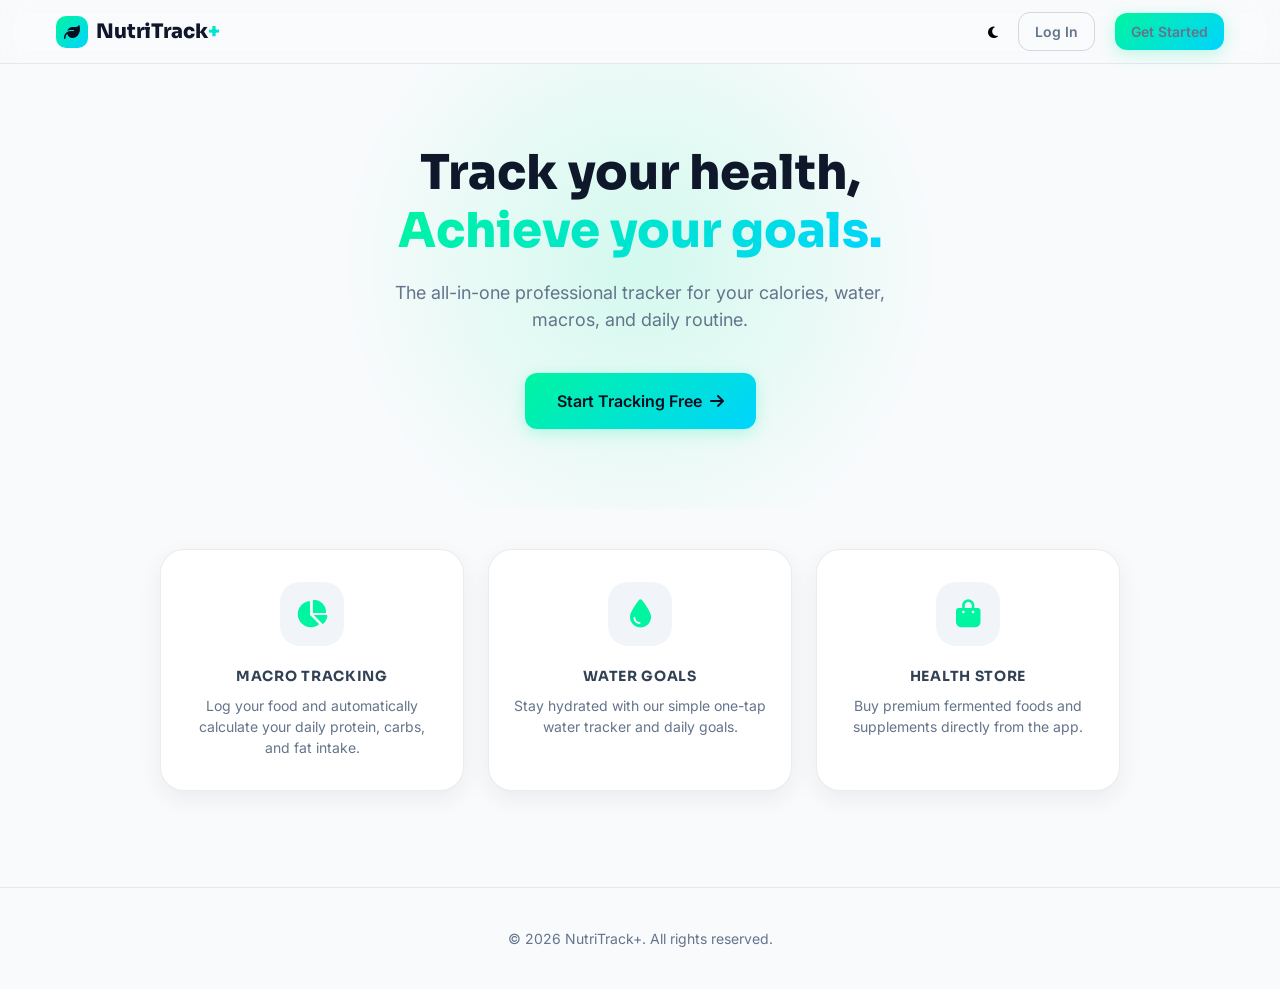
==== commit 6718ec4a: "Refactor to local storage, add 75 local foods with prices and macros, add store and cart flow, enhan" ====
--- a/index.html
+++ b/index.html
@@ -1,393 +1,105 @@
 <!DOCTYPE html>
 <html lang="en">
 <head>
-<meta charset="UTF-8">
-<meta name="viewport" content="width=device-width, initial-scale=1.0">
-<title>Dashboard — NutriTrack+</title>
-<meta name="description" content="Track your daily calories, water intake, and nutrition with NutriTrack+.">
-<link rel="stylesheet" href="styles.css">
-<style>
-.ring-hero { padding:28px 20px 20px; text-align:center; }
-.cal-summary { margin-top:18px; display:flex; gap:10px; justify-content:center; }
-.macro-section { margin-top:4px; }
-.streak-badge {
-  display:inline-flex; align-items:center; gap:6px;
-  background:rgba(255,179,71,0.12); border:1px solid rgba(255,179,71,0.25);
-  border-radius:var(--r-pill); padding:5px 12px;
-  font-size:12px; font-weight:700; color:#ffb347;
-  margin-top:12px;
-}
-.fab {
-  position:fixed; bottom:calc(var(--bnav-h) + 18px); right:18px;
-  width:52px; height:52px; border-radius:50%;
-  background:linear-gradient(135deg,var(--primary),var(--primary2));
-  color:var(--bg); font-size:22px; font-weight:800;
-  display:flex; align-items:center; justify-content:center;
-  box-shadow:0 8px 24px var(--primary-glow), 0 0 0 4px rgba(0,245,160,0.15);
-  cursor:pointer; transition:all 0.25s ease; z-index:900; border:none;
-  animation:fadeSlideUp 0.5s 0.3s ease both;
-}
-.fab:hover { transform:scale(1.12) rotate(45deg); box-shadow:0 12px 36px var(--primary-glow); }
-@media(min-width:769px) { .fab { bottom:24px; } }
-
-/* Quick add modal */
-.qadd-modal {
-  position:fixed; inset:0;
-  background:rgba(4,9,26,0.82); backdrop-filter:blur(10px);
-  display:flex; align-items:flex-end; justify-content:center;
-  z-index:2000; opacity:0; pointer-events:none;
-  transition:opacity 0.3s ease;
-  padding-bottom:var(--bnav-h);
-}
-.qadd-modal.open { opacity:1; pointer-events:all; }
-.qadd-box {
-  background:var(--bg2); border:1px solid var(--border);
-  border-radius:28px 28px 0 0; padding:24px 18px;
-  width:100%; max-width:560px; max-height:85vh; overflow-y:auto;
-  transform:translateY(100%);
-  transition:transform 0.38s cubic-bezier(0.34,1.4,0.64,1);
-}
-.qadd-modal.open .qadd-box { transform:translateY(0); }
-
-.log-empty { text-align:center; padding:28px 0; color:var(--text3); font-size:14px; }
-</style>
+  <meta charset="UTF-8">
+  <meta name="viewport" content="width=device-width, initial-scale=1.0">
+  <title>NutriTrack+ | Smart Nutrition & Health Tracker</title>
+  <meta name="description" content="Track your daily calories, water intake, and build healthy habits with NutriTrack+.">
+  
+  <!-- FontAwesome for Icons -->
+  <link rel="stylesheet" href="https://cdnjs.cloudflare.com/ajax/libs/font-awesome/6.4.0/css/all.min.css">
+  <!-- Global Styles -->
+  <link rel="stylesheet" href="css/style.css">
+  
+  <style>
+    .hero {
+      text-align: center;
+      padding: 80px 20px;
+      position: relative;
+      overflow: hidden;
+    }
+    .hero::before {
+      content: ''; position: absolute; top: -100px; left: 50%; transform: translateX(-50%);
+      width: 600px; height: 600px; background: radial-gradient(circle, var(--primary-glow) 0%, transparent 70%);
+      z-index: -1; opacity: 0.6;
+    }
+    .hero-title { font-size: 48px; font-weight: 900; margin-bottom: 20px; line-height: 1.2; }
+    .hero-subtitle { font-size: 18px; color: var(--text3); margin-bottom: 40px; max-width: 500px; margin-inline: auto; }
+    
+    .features-grid {
+      display: grid; grid-template-columns: repeat(auto-fit, minmax(280px, 1fr)); gap: 24px;
+      padding: 40px 20px; max-width: 1000px; margin: 0 auto;
+    }
+    .feature-card { text-align: center; padding: 32px 24px; }
+    .feature-icon {
+      width: 64px; height: 64px; border-radius: 20px;
+      background: var(--surface); color: var(--primary);
+      display: flex; align-items: center; justify-content: center;
+      font-size: 28px; margin: 0 auto 20px;
+    }
+    
+    footer { text-align: center; padding: 40px 20px; color: var(--text3); font-size: 14px; border-top: 1px solid var(--border); margin-top: 40px; }
+  </style>
 </head>
 <body>
 
-<!-- TOP NAVBAR -->
-<nav class="navbar">
-  <div class="nav-logo">NUTRITRACK<span style="opacity:.5">+</span></div>
-  <div class="nav-links">
-    <a href="index.html"   class="nav-link">Dashboard</a>
-    <a href="food.html"    class="nav-link">Food</a>
-    <a href="routine.html" class="nav-link">Routine</a>
-    <a href="cart.html"    class="nav-link">Cart</a>
-    <a href="profile.html" class="nav-link">Profile</a>
-  </div>
-</nav>
-
-<!-- BOTTOM NAV -->
-<nav class="bottom-nav">
-  <a href="index.html" class="bnav-item active">
-    <svg xmlns="http://www.w3.org/2000/svg" fill="none" viewBox="0 0 24 24" stroke="currentColor"><path stroke-linecap="round" stroke-linejoin="round" d="M3 12l2-2m0 0l7-7 7 7M5 10v10a1 1 0 001 1h3m10-11l2 2m-2-2v10a1 1 0 01-1 1h-3m-6 0a1 1 0 001-1v-4a1 1 0 011-1h2a1 1 0 011 1v4a1 1 0 001 1m-6 0h6"/></svg>
-    <span>Home</span>
-  </a>
-  <a href="food.html" class="bnav-item">
-    <svg xmlns="http://www.w3.org/2000/svg" fill="none" viewBox="0 0 24 24" stroke="currentColor"><path stroke-linecap="round" stroke-linejoin="round" d="M12 6.042A8.967 8.967 0 006 3.75c-1.052 0-2.062.18-3 .512v14.25A8.987 8.987 0 016 18c2.305 0 4.408.867 6 2.292m0-14.25a8.966 8.966 0 016-2.292c1.052 0 2.062.18 3 .512v14.25A8.987 8.987 0 0018 18a8.967 8.967 0 00-6 2.292m0-14.25v14.25"/></svg>
-    <span>Food</span>
-  </a>
-  <a href="routine.html" class="bnav-item">
-    <svg xmlns="http://www.w3.org/2000/svg" fill="none" viewBox="0 0 24 24" stroke="currentColor"><path stroke-linecap="round" stroke-linejoin="round" d="M9 12l2 2 4-4m6 2a9 9 0 11-18 0 9 9 0 0118 0z"/></svg>
-    <span>Routine</span>
-  </a>
-  <a href="cart.html" class="bnav-item">
-    <svg xmlns="http://www.w3.org/2000/svg" fill="none" viewBox="0 0 24 24" stroke="currentColor"><path stroke-linecap="round" stroke-linejoin="round" d="M3 3h2l.4 2M7 13h10l4-8H5.4M7 13L5.4 5M7 13l-2.293 2.293c-.63.63-.184 1.707.707 1.707H17m0 0a2 2 0 100 4 2 2 0 000-4zm-8 2a2 2 0 11-4 0 2 2 0 014 0z"/></svg>
-    <span>Cart</span>
-  </a>
-  <a href="profile.html" class="bnav-item">
-    <svg xmlns="http://www.w3.org/2000/svg" fill="none" viewBox="0 0 24 24" stroke="currentColor"><path stroke-linecap="round" stroke-linejoin="round" d="M16 7a4 4 0 11-8 0 4 4 0 018 0zM12 14a7 7 0 00-7 7h14a7 7 0 00-7-7z"/></svg>
-    <span>Profile</span>
-  </a>
-</nav>
-
-<!-- FAB -->
-<button class="fab" onclick="openQadd()" title="Quick Add Food">+</button>
-
-<!-- QUICK ADD MODAL -->
-<div class="qadd-modal" id="qaddModal" onclick="if(event.target===this)closeQadd()">
-  <div class="qadd-box">
-    <div class="modal-handle"></div>
-    <div class="section-header">
-      <span class="section-title">⚡ Quick Add</span>
-      <span class="section-action" onclick="closeQadd()">✕ Close</span>
-    </div>
-    <div class="input-group" style="margin-top:8px">
-      <input id="customName" class="input" placeholder="Food name (e.g. Chapati)">
-    </div>
-    <div class="input-group">
-      <input id="customCal" class="input" type="number" placeholder="Calories (kcal)">
-    </div>
-    <button class="btn btn-primary btn-full" onclick="addCustom()">Add to Log</button>
-    <div class="divider"></div>
-    <p class="card-title" style="margin-bottom:10px">Common Foods</p>
-    <div class="quick-grid">
-      <button class="quick-btn" onclick="addFood('🥚 Eggs',150)">🥚 Eggs<br><small style="color:var(--text3)">150 kcal</small></button>
-      <button class="quick-btn" onclick="addFood('🧀 Paneer',260)">🧀 Paneer<br><small style="color:var(--text3)">260 kcal</small></button>
-      <button class="quick-btn" onclick="addFood('🥛 Curd',90)">🥛 Curd<br><small style="color:var(--text3)">90 kcal</small></button>
-      <button class="quick-btn" onclick="addFood('🍚 Rice',210)">🍚 Rice<br><small style="color:var(--text3)">210 kcal</small></button>
-      <button class="quick-btn" onclick="addFood('🫓 Roti',110)">🫓 Roti<br><small style="color:var(--text3)">110 kcal</small></button>
-      <button class="quick-btn" onclick="addFood('🥣 Oats',160)">🥣 Oats<br><small style="color:var(--text3)">160 kcal</small></button>
-      <button class="quick-btn" onclick="addFood('🍌 Banana',100)">🍌 Banana<br><small style="color:var(--text3)">100 kcal</small></button>
-      <button class="quick-btn" onclick="addFood('🍎 Apple',95)">🍎 Apple<br><small style="color:var(--text3)">95 kcal</small></button>
-      <button class="quick-btn" onclick="addFood('🥛 Milk',120)">🥛 Milk<br><small style="color:var(--text3)">120 kcal</small></button>
-      <button class="quick-btn" onclick="addFood('🌰 Almonds',170)">🌰 Almonds<br><small style="color:var(--text3)">170 kcal</small></button>
-      <button class="quick-btn" onclick="addFood('🥜 Peanut Butter',190)">🥜 P.Butter<br><small style="color:var(--text3)">190 kcal</small></button>
-      <button class="quick-btn" onclick="addFood('🥔 Boiled Potato',130)">🥔 Potato<br><small style="color:var(--text3)">130 kcal</small></button>
-    </div>
-  </div>
-</div>
-
-<!-- MAIN CONTENT -->
-<main class="page">
-
-  <div class="page-header" style="display:flex;align-items:center;justify-content:space-between;flex-wrap:wrap;gap:10px">
-    <div>
-      <h1 class="page-title" id="greetText">Dashboard</h1>
-      <p class="page-subtitle" id="dateText"></p>
-    </div>
-    <div class="streak-badge" id="streakBadge">🔥 <span id="streakNum">0</span> day streak</div>
-  </div>
-
-  <!-- CALORIE RING CARD -->
-  <div class="card ring-hero">
-    <p class="card-title">Today's Calories</p>
-    <div class="ring-container">
-      <svg class="cal-ring" width="180" height="180" viewBox="0 0 180 180">
-        <defs>
-          <linearGradient id="ringGrad" x1="0%" y1="0%" x2="100%" y2="100%">
-            <stop offset="0%"   stop-color="#00f5a0"/>
-            <stop offset="100%" stop-color="#00d4ff"/>
-          </linearGradient>
-        </defs>
-        <circle class="ring-track" cx="90" cy="90" r="80"/>
-        <circle class="ring-fill"  cx="90" cy="90" r="80" id="ringFill"
-          stroke-dasharray="502.65" stroke-dashoffset="502.65"/>
-      </svg>
-      <div class="ring-center">
-        <div class="ring-value" id="calDisplay">0</div>
-        <div class="ring-unit">kcal eaten</div>
+  <!-- Navbar -->
+  <nav class="navbar">
+    <div class="container">
+      <div class="logo">
+        <div class="logo-icon"><i class="fas fa-leaf"></i></div>
+        <span>NutriTrack<span class="text-gradient">+</span></span>
+      </div>
+      <div class="nav-links">
+        <button class="theme-toggle" aria-label="Toggle Theme"><i class="theme-icon fas fa-moon"></i></button>
+        <a href="login.html" class="btn btn-outline" style="padding: 8px 16px;">Log In</a>
+        <a href="signup.html" class="btn btn-primary" style="padding: 8px 16px;">Get Started</a>
       </div>
     </div>
-    <div class="cal-summary">
-      <div class="stat-card" style="min-width:90px">
-        <div class="stat-value" id="goalDisplay">2000</div>
-        <div class="stat-label">Goal</div>
-      </div>
-      <div class="stat-card" style="min-width:90px">
-        <div class="stat-value" id="remainDisplay">2000</div>
-        <div class="stat-label">Remaining</div>
-      </div>
-      <div class="stat-card" style="min-width:90px">
-        <div class="stat-value" id="pctDisplay">0%</div>
-        <div class="stat-label">Progress</div>
-      </div>
+  </nav>
+
+  <!-- Hero Section -->
+  <section class="hero">
+    <h1 class="hero-title">Track your health,<br><span class="text-gradient">Achieve your goals.</span></h1>
+    <p class="hero-subtitle">The all-in-one professional tracker for your calories, water, macros, and daily routine.</p>
+    <div style="display: flex; gap: 16px; justify-content: center;">
+      <a href="signup.html" class="btn btn-primary" style="font-size: 16px; padding: 16px 32px;">Start Tracking Free <i class="fas fa-arrow-right"></i></a>
     </div>
-  </div>
+  </section>
 
-  <!-- MACROS CARD -->
-  <div class="card macro-section">
-    <p class="card-title">Macronutrients (Est.)</p>
-    <div class="macro-row protein">
-      <div class="macro-header"><span class="macro-lbl">🥩 Protein</span><span class="macro-val" id="macroP">0g</span></div>
-      <div class="macro-track"><div class="macro-fill" id="macroPBar" style="width:0%"></div></div>
+  <!-- Features -->
+  <section class="features-grid">
+    <div class="card feature-card">
+      <div class="feature-icon"><i class="fas fa-chart-pie"></i></div>
+      <h3 class="card-title" style="margin-bottom: 8px;">Macro Tracking</h3>
+      <p style="color: var(--text3); font-size: 14px;">Log your food and automatically calculate your daily protein, carbs, and fat intake.</p>
     </div>
-    <div class="macro-row carbs">
-      <div class="macro-header"><span class="macro-lbl">🌾 Carbs</span><span class="macro-val" id="macroC">0g</span></div>
-      <div class="macro-track"><div class="macro-fill" id="macroCBar" style="width:0%"></div></div>
+    <div class="card feature-card">
+      <div class="feature-icon"><i class="fas fa-tint"></i></div>
+      <h3 class="card-title" style="margin-bottom: 8px;">Water Goals</h3>
+      <p style="color: var(--text3); font-size: 14px;">Stay hydrated with our simple one-tap water tracker and daily goals.</p>
     </div>
-    <div class="macro-row fat" style="margin-bottom:0">
-      <div class="macro-header"><span class="macro-lbl">🫒 Fat</span><span class="macro-val" id="macroF">0g</span></div>
-      <div class="macro-track"><div class="macro-fill" id="macroFBar" style="width:0%"></div></div>
+    <div class="card feature-card">
+      <div class="feature-icon"><i class="fas fa-shopping-bag"></i></div>
+      <h3 class="card-title" style="margin-bottom: 8px;">Health Store</h3>
+      <p style="color: var(--text3); font-size: 14px;">Buy premium fermented foods and supplements directly from the app.</p>
     </div>
-  </div>
+  </section>
 
-  <!-- WATER CARD -->
-  <div class="card">
-    <div class="section-header">
-      <span class="section-title">💧 Water Intake</span>
-      <span style="font-size:13px;color:var(--text2)"><b id="waterCount">0</b>/8 glasses</span>
-    </div>
-    <div class="water-grid" id="waterGrid"></div>
-  </div>
+  <footer>
+    <p>&copy; 2026 NutriTrack+. All rights reserved.</p>
+  </footer>
 
-  <!-- TODAY LOG -->
-  <div class="card">
-    <div class="section-header">
-      <span class="section-title">📋 Today's Log</span>
-      <span class="section-action" onclick="undoLast()">↩ Undo</span>
-    </div>
-    <div id="logList"></div>
-    <button class="btn btn-danger btn-full" style="margin-top:12px" onclick="resetLog()">🗑 Reset Today</button>
-  </div>
-
-  <!-- 7 DAY HISTORY -->
-  <div class="card">
-    <p class="card-title">7-Day History</p>
-    <div class="history-chart" id="histChart"></div>
-    <div id="histDetail" style="margin-top:14px"></div>
-  </div>
-
-</main>
-
-<script src="app.js"></script>
-<script>
-if (localStorage.getItem("loggedIn") !== "true") window.location.href = "login.html";
-
-const todayKey = new Date().toISOString().split("T")[0];
-let store = JSON.parse(localStorage.getItem("nutri+")) || {};
-if (!store[todayKey]) store[todayKey] = { cal:0, goal:2000, logs:[], water:0, undo:null };
-let data = store[todayKey];
-
-/* ── Greeting & Date ── */
-(function() {
-  const h = new Date().getHours();
-  const g = h < 12 ? "Good Morning" : h < 17 ? "Good Afternoon" : "Good Evening";
-  const prof = JSON.parse(localStorage.getItem("profileData")) || {};
-  document.getElementById("greetText").textContent = g + (prof.username ? `, ${prof.username.split(" ")[0]} 👋` : " 👋");
-  document.getElementById("dateText").textContent = new Date().toLocaleDateString("en-IN", { weekday:"long", day:"numeric", month:"long" });
-})();
-
-/* ── Streak ── */
-(function() {
-  const last  = localStorage.getItem("nt_last_date");
-  const today = new Date().toDateString();
-  let streak  = parseInt(localStorage.getItem("nt_streak")) || 0;
-  if (last !== today) { streak++; localStorage.setItem("nt_streak", streak); localStorage.setItem("nt_last_date", today); }
-  document.getElementById("streakNum").textContent = streak;
-})();
-
-function save() { store[todayKey] = data; localStorage.setItem("nutri+", JSON.stringify(store)); }
-
-function addFood(n, c) {
-  data.undo = JSON.stringify(data);
-  data.cal += c;
-  data.logs.unshift({ n, c, t: new Date().toLocaleTimeString([], {hour:'2-digit',minute:'2-digit'}) });
-  save(); update();
-  toast(`${n} — +${c} kcal`, "ok");
-  closeQadd();
-}
-
-function addCustom() {
-  const n = document.getElementById("customName").value.trim();
-  const c = parseInt(document.getElementById("customCal").value);
-  if (!n || !c || c < 1) { toast("Enter valid food name and calories", "warn"); return; }
-  addFood(n, c);
-  document.getElementById("customName").value = "";
-  document.getElementById("customCal").value  = "";
-}
-
-function undoLast() {
-  if (!data.undo) { toast("Nothing to undo", "warn"); return; }
-  data = JSON.parse(data.undo);
-  save(); update();
-  toast("Undone ✓", "ok");
-}
-
-function removeLog(i) {
-  data.undo = JSON.stringify(data);
-  data.logs.splice(i, 1);
-  data.cal = data.logs.reduce((s, l) => s + l.c, 0);
-  save(); update();
-}
-
-function drink(i) { data.water = i; save(); update(); }
-
-function resetLog() {
-  if (!confirm("Reset today's log?")) return;
-  data.cal = 0; data.logs = []; data.water = 0; data.undo = null;
-  save(); update();
-  toast("Log reset", "ok");
-}
-
-function update() {
-  const goal   = data.goal;
-  const cal    = data.cal;
-  const pct    = Math.min(100, Math.round((cal / goal) * 100));
-  const remain = Math.max(0, goal - cal);
-
-  /* Ring */
-  const circ   = 2 * Math.PI * 80;
-  const offset = circ - (pct / 100) * circ;
-  const ring   = document.getElementById("ringFill");
-  ring.style.strokeDashoffset = offset;
-  ring.style.stroke = cal > goal ? "#ff4d6d" : "url(#ringGrad)";
-
-  /* Numbers */
-  animCount(document.getElementById("calDisplay"),    cal);
-  animCount(document.getElementById("goalDisplay"),   goal);
-  animCount(document.getElementById("remainDisplay"), remain);
-  document.getElementById("pctDisplay").textContent = pct + "%";
-
-  /* Macros (rough estimate) */
-  const p = Math.round(cal * 0.22 / 4);
-  const c = Math.round(cal * 0.52 / 4);
-  const f = Math.round(cal * 0.26 / 9);
-  const tg = 150, tc = 300, tf = 65;
-  document.getElementById("macroP").textContent = p + "g";
-  document.getElementById("macroC").textContent = c + "g";
-  document.getElementById("macroF").textContent = f + "g";
-  document.getElementById("macroPBar").style.width = Math.min(100, p/tg*100) + "%";
-  document.getElementById("macroCBar").style.width = Math.min(100, c/tc*100) + "%";
-  document.getElementById("macroFBar").style.width = Math.min(100, f/tf*100) + "%";
-
-  /* Water */
-  document.getElementById("waterCount").textContent = data.water;
-  let wHTML = "";
-  for (let i = 1; i <= 8; i++)
-    wHTML += `<div class="water-drop ${i<=data.water?'filled':''}" onclick="drink(${i})">💧</div>`;
-  document.getElementById("waterGrid").innerHTML = wHTML;
-
-  /* Log */
-  const logEl = document.getElementById("logList");
-  if (!data.logs.length) {
-    logEl.innerHTML = `<div class="log-empty">No food logged yet.<br>Tap <b>+</b> to add your first meal 🍽</div>`;
-  } else {
-    logEl.innerHTML = data.logs.map((l, i) => `
-      <div class="log-item" id="log-${i}">
-        <div class="log-left">
-          <span class="log-name">${l.n}</span>
-          <span class="log-time">${l.t || ''}</span>
-        </div>
-        <div class="log-right">
-          <span class="log-cal">+${l.c} kcal</span>
-          <button class="log-del" onclick="removeLog(${i})">✕</button>
-        </div>
-      </div>`).join("");
-
-    /* Swipe to delete */
-    initSwipeDel('.log-item', el => {
-      const idx = parseInt(el.id.replace('log-',''));
-      if (!isNaN(idx)) removeLog(idx);
+  <!-- App Scripts -->
+  <script src="js/local-db.js"></script>
+  <script src="js/script.js"></script>
+  <script>
+    // Redirect if already logged in
+    document.addEventListener('DOMContentLoaded', () => {
+      if (typeof checkAuthStatus === 'function') {
+        checkAuthStatus(false);
+      }
     });
-  }
-
-  /* Week history */
-  renderHistory();
-}
-
-function renderHistory() {
-  const days = Object.keys(store).sort().reverse().slice(0, 7).reverse();
-  const max  = Math.max(...days.map(d => store[d].cal), 1);
-  const chart = document.getElementById("histChart");
-  const detail = document.getElementById("histDetail");
-
-  if (!days.length) { chart.innerHTML = `<p style="color:var(--text3);font-size:13px">No history yet</p>`; return; }
-
-  chart.innerHTML = days.map(day => {
-    const d   = store[day];
-    const h   = Math.max(4, Math.round((d.cal / max) * 72));
-    const lbl = new Date(day).toLocaleDateString("en-IN", {weekday:"short"});
-    const isT = day === todayKey;
-    return `<div class="bar-wrap">
-      <div class="bar" style="height:${h}px;${isT?'box-shadow:0 0 10px var(--primary-glow)':'opacity:0.5'}"></div>
-      <span class="bar-label" style="${isT?'color:var(--primary);font-weight:700':''}">${lbl}</span>
-    </div>`;
-  }).join("");
-
-  detail.innerHTML = days.slice(-3).reverse().map(day => {
-    const d = store[day];
-    const lbl = day === todayKey ? "Today" : new Date(day).toLocaleDateString("en-IN", {weekday:"long", day:"numeric", month:"short"});
-    return `<div style="display:flex;justify-content:space-between;padding:8px 0;border-bottom:1px solid var(--border);font-size:13px">
-      <span style="color:var(--text2)">${lbl}</span>
-      <span style="font-weight:700;color:var(--primary)">${d.cal} kcal · ${d.logs.length} foods</span>
-    </div>`;
-  }).join("");
-}
-
-function openQadd()  { document.getElementById("qaddModal").classList.add("open"); }
-function closeQadd() { document.getElementById("qaddModal").classList.remove("open"); }
-
-update();
-</script>
+  </script>
 </body>
 </html>
--- a/css/style.css
+++ b/css/style.css
@@ -0,0 +1,185 @@
+/* css/style.css */
+@import url('https://fonts.googleapis.com/css2?family=Inter:wght@400;500;600;700&family=Sora:wght@600;700;800;900&display=swap');
+
+:root {
+  /* Colors */
+  --primary: #00F5A0;
+  --primary2: #00D4FF;
+  --secondary: #6366F1;
+  --warning: #FFB347;
+  --danger: #FF4D6D;
+  
+  /* Light Theme */
+  --bg: #F8FAFC;
+  --bg2: #FFFFFF;
+  --surface: #F1F5F9;
+  --surface2: #E2E8F0;
+  --text: #0F172A;
+  --text2: #334155;
+  --text3: #64748B;
+  --border: rgba(15, 23, 42, 0.08);
+  --border-strong: rgba(15, 23, 42, 0.15);
+  --shadow-sm: 0 2px 8px rgba(15, 23, 42, 0.04);
+  --shadow: 0 8px 24px rgba(15, 23, 42, 0.06);
+  --primary-glow: rgba(0, 245, 160, 0.25);
+  
+  /* Typography */
+  --font-body: 'Inter', sans-serif;
+  --font-heading: 'Sora', sans-serif;
+  
+  /* Radii */
+  --r-sm: 8px;
+  --r-md: 12px;
+  --r-lg: 16px;
+  --r-xl: 24px;
+  --r-pill: 9999px;
+  
+  /* Constants */
+  --bnav-h: 70px;
+}
+
+html.dark {
+  --bg: #070E1F;
+  --bg2: #0F172A;
+  --surface: rgba(255, 255, 255, 0.04);
+  --surface2: rgba(255, 255, 255, 0.08);
+  --text: #F8FAFC;
+  --text2: #CBD5E1;
+  --text3: #64748B;
+  --border: rgba(255, 255, 255, 0.08);
+  --border-strong: rgba(255, 255, 255, 0.15);
+  --shadow-sm: 0 4px 12px rgba(0, 0, 0, 0.3);
+  --shadow: 0 12px 32px rgba(0, 0, 0, 0.4);
+}
+
+/* Reset & Base */
+* { box-sizing: border-box; margin: 0; padding: 0; }
+body {
+  font-family: var(--font-body);
+  background-color: var(--bg);
+  color: var(--text);
+  line-height: 1.5;
+  -webkit-font-smoothing: antialiased;
+  transition: background-color 0.3s ease, color 0.3s ease;
+}
+h1, h2, h3, h4, h5, h6 { font-family: var(--font-heading); color: var(--text); }
+a { text-decoration: none; color: inherit; }
+button { font-family: inherit; cursor: pointer; border: none; background: none; }
+img { max-width: 100%; display: block; }
+input, select, textarea { font-family: inherit; }
+
+/* Utilities */
+.text-gradient {
+  background: linear-gradient(135deg, var(--primary), var(--primary2));
+  -webkit-background-clip: text;
+  -webkit-text-fill-color: transparent;
+  background-clip: text;
+}
+.hide { display: none !important; }
+
+/* Layout */
+.container { max-width: 1200px; margin: 0 auto; padding: 0 16px; }
+.app-container { max-width: 800px; margin: 0 auto; padding: 20px 16px; min-height: 100vh; position: relative; }
+.page-header { display: flex; justify-content: space-between; align-items: flex-start; margin-bottom: 24px; }
+.page-header h1 { font-size: 24px; font-weight: 900; }
+.page-header p { font-size: 14px; color: var(--text3); margin-top: 4px; }
+
+/* Navbar */
+.navbar {
+  position: sticky; top: 0; z-index: 100;
+  background: rgba(var(--bg2-rgb), 0.8); backdrop-filter: blur(12px);
+  border-bottom: 1px solid var(--border);
+  height: 64px; display: flex; align-items: center;
+}
+.navbar .container { display: flex; justify-content: space-between; align-items: center; width: 100%; }
+.logo { display: flex; align-items: center; gap: 8px; font-family: var(--font-heading); font-weight: 800; font-size: 20px; }
+.logo-icon { width: 32px; height: 32px; background: linear-gradient(135deg, var(--primary), var(--primary2)); border-radius: 10px; display: flex; align-items: center; justify-content: center; color: #070E1F; font-size: 16px; }
+.nav-links { display: flex; gap: 20px; align-items: center; }
+.nav-links a { font-size: 14px; font-weight: 600; color: var(--text3); transition: color 0.2s; display: flex; align-items: center; gap: 6px; }
+.nav-links a:hover, .nav-links a.active { color: var(--primary); }
+@media (max-width: 768px) { 
+  .nav-text { display: none; }
+  .nav-links { gap: 16px; }
+  .nav-links a { font-size: 18px; } /* Larger icons on mobile */
+  .logo-text { display: none; } /* Hide logo text on very small screens to fit icons */
+}
+
+/* Bottom Nav removed */
+.bottom-nav { display: none !important; }
+
+/* Card */
+.card {
+  background: var(--bg2); border: 1px solid var(--border); border-radius: var(--r-xl);
+  padding: 20px; box-shadow: var(--shadow); position: relative; margin-bottom: 16px;
+}
+.card-title { font-size: 14px; font-weight: 700; color: var(--text2); text-transform: uppercase; letter-spacing: 0.05em; margin-bottom: 16px; }
+
+/* Buttons */
+.btn {
+  display: inline-flex; align-items: center; justify-content: center; gap: 8px;
+  font-family: inherit; font-weight: 600; font-size: 14px;
+  border-radius: var(--r-md); transition: all 0.2s; cursor: pointer;
+}
+.btn-primary {
+  background: linear-gradient(135deg, var(--primary), var(--primary2));
+  color: #070E1F; padding: 12px 24px; box-shadow: 0 4px 16px var(--primary-glow);
+}
+.btn-primary:hover { transform: translateY(-1px); box-shadow: 0 6px 20px var(--primary-glow); }
+.btn-primary:disabled { opacity: 0.6; cursor: not-allowed; transform: none; }
+.btn-outline {
+  background: transparent; border: 1px solid var(--border-strong);
+  color: var(--text); padding: 12px 24px;
+}
+.btn-outline:hover { background: var(--surface); }
+.btn-full { width: 100%; }
+
+/* Forms */
+.form-group { margin-bottom: 16px; position: relative; }
+.form-label { display: block; font-size: 12px; font-weight: 700; color: var(--text2); text-transform: uppercase; margin-bottom: 6px; }
+.form-input {
+  width: 100%; background: var(--surface); border: 1px solid var(--border);
+  border-radius: var(--r-md); padding: 12px 16px; color: var(--text);
+  font-size: 14px; transition: all 0.2s; outline: none;
+}
+.form-input:focus { border-color: var(--primary); background: var(--bg2); box-shadow: 0 0 0 3px var(--primary-glow); }
+.form-icon { position: absolute; left: 14px; top: 34px; color: var(--text3); font-size: 16px; }
+.form-input.has-icon { padding-left: 40px; }
+
+/* Toasts */
+#toast-container { position: fixed; top: 20px; right: 20px; z-index: 9999; display: flex; flex-direction: column; gap: 8px; pointer-events: none; }
+.toast {
+  background: var(--bg2); border: 1px solid var(--border); border-radius: var(--r-md);
+  padding: 12px 16px; display: flex; align-items: center; gap: 12px;
+  box-shadow: var(--shadow); font-size: 14px; font-weight: 500;
+  animation: slideInRight 0.3s cubic-bezier(0.4, 0, 0.2, 1); pointer-events: auto;
+}
+.toast-success i { color: var(--primary); }
+.toast-error i { color: var(--danger); }
+.toast-info i { color: var(--secondary); }
+.toast-close { margin-left: auto; color: var(--text3); cursor: pointer; }
+
+/* Modals */
+.modal-overlay {
+  position: fixed; inset: 0; background: rgba(0,0,0,0.6); backdrop-filter: blur(4px);
+  z-index: 2000; display: flex; align-items: flex-end; justify-content: center;
+  opacity: 0; pointer-events: none; transition: opacity 0.3s; padding-bottom: var(--bnav-h);
+}
+@media (min-width: 768px) { .modal-overlay { align-items: center; padding-bottom: 0; } }
+.modal-overlay.active { opacity: 1; pointer-events: auto; }
+.modal {
+  background: var(--bg2); border: 1px solid var(--border);
+  width: 100%; max-width: 400px; max-height: 90vh; overflow-y: auto;
+  border-radius: var(--r-xl) var(--r-xl) 0 0; padding: 24px;
+  transform: translateY(100%); transition: transform 0.4s cubic-bezier(0.16, 1, 0.3, 1);
+}
+@media (min-width: 768px) { .modal { border-radius: var(--r-xl); transform: translateY(20px) scale(0.95); } }
+.modal-overlay.active .modal { transform: translateY(0) scale(1); }
+.modal-header { display: flex; justify-content: space-between; align-items: center; margin-bottom: 20px; }
+.modal-close { width: 32px; height: 32px; border-radius: 10px; background: var(--surface); display: flex; align-items: center; justify-content: center; color: var(--text2); transition: 0.2s; }
+.modal-close:hover { background: var(--surface2); color: var(--text); }
+
+/* Animations */
+@keyframes slideInRight { from { transform: translateX(100%); opacity: 0; } to { transform: translateX(0); opacity: 1; } }
+@keyframes fadeSlideUp { from { transform: translateY(10px); opacity: 0; } to { transform: translateY(0); opacity: 1; } }
+@keyframes spin { to { transform: rotate(360deg); } }
+.animate-spin { animation: spin 1s linear infinite; }
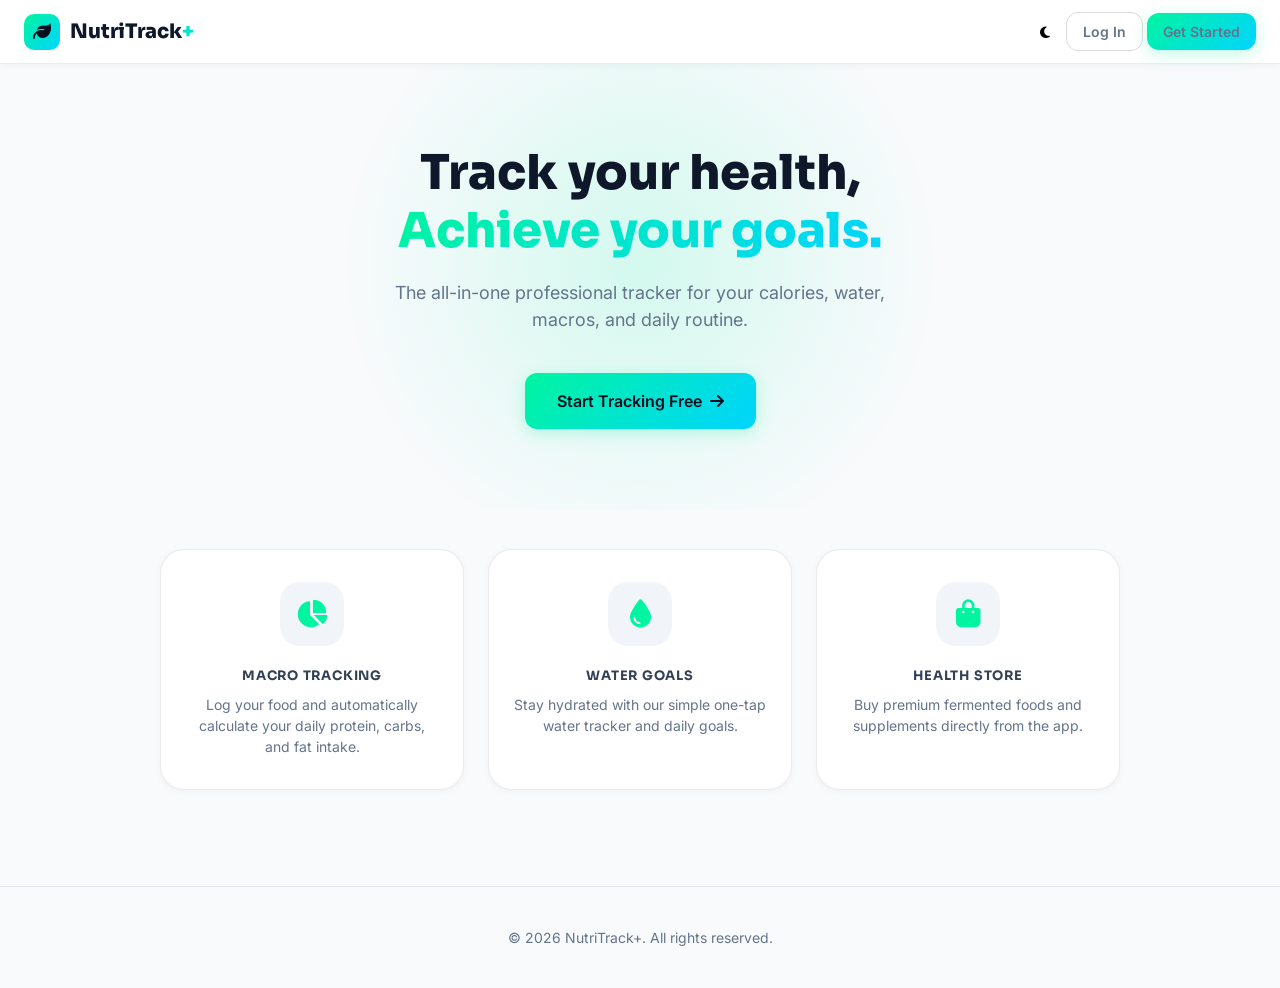
==== commit 555b24ab: "fix: Remove FAB/Quick Add Food button, make NutriTrack+ logo clickable to home on all pages" ====
--- a/index.html
+++ b/index.html
@@ -46,7 +46,7 @@
   <!-- Navbar -->
   <nav class="navbar">
     <div class="container">
-      <div class="logo">
+      <a href="dashboard.html" style="text-decoration:none; color:inherit;"><div class="logo">
         <div class="logo-icon"><i class="fas fa-leaf"></i></div>
         <span>NutriTrack<span class="text-gradient">+</span></span>
       </div>
--- a/css/style.css
+++ b/css/style.css
@@ -34,8 +34,10 @@
   --r-xl: 24px;
   --r-pill: 9999px;
   
-  /* Constants */
+  /* Layout */
   --bnav-h: 70px;
+  --nav-h: 64px;
+  --content-max: 900px;
 }
 
 html.dark {
@@ -52,8 +54,9 @@
   --shadow: 0 12px 32px rgba(0, 0, 0, 0.4);
 }
 
-/* Reset & Base */
-* { box-sizing: border-box; margin: 0; padding: 0; }
+/* ── Reset & Base ── */
+*, *::before, *::after { box-sizing: border-box; margin: 0; padding: 0; }
+html { scroll-behavior: smooth; }
 body {
   font-family: var(--font-body);
   background-color: var(--bg);
@@ -61,6 +64,8 @@
   line-height: 1.5;
   -webkit-font-smoothing: antialiased;
   transition: background-color 0.3s ease, color 0.3s ease;
+  min-height: 100vh;
+  overflow-x: hidden;
 }
 h1, h2, h3, h4, h5, h6 { font-family: var(--font-heading); color: var(--text); }
 a { text-decoration: none; color: inherit; }
@@ -68,7 +73,7 @@
 img { max-width: 100%; display: block; }
 input, select, textarea { font-family: inherit; }
 
-/* Utilities */
+/* ── Utilities ── */
 .text-gradient {
   background: linear-gradient(135deg, var(--primary), var(--primary2));
   -webkit-background-clip: text;
@@ -77,109 +82,308 @@
 }
 .hide { display: none !important; }
 
-/* Layout */
-.container { max-width: 1200px; margin: 0 auto; padding: 0 16px; }
-.app-container { max-width: 800px; margin: 0 auto; padding: 20px 16px; min-height: 100vh; position: relative; }
-.page-header { display: flex; justify-content: space-between; align-items: flex-start; margin-bottom: 24px; }
-.page-header h1 { font-size: 24px; font-weight: 900; }
+/* ── NAVBAR ── */
+.navbar {
+  position: sticky;
+  top: 0;
+  z-index: 100;
+  background: var(--bg2);
+  backdrop-filter: blur(16px);
+  -webkit-backdrop-filter: blur(16px);
+  border-bottom: 1px solid var(--border);
+  height: var(--nav-h);
+  display: flex;
+  align-items: center;
+  box-shadow: var(--shadow-sm);
+}
+
+.navbar .container {
+  display: flex;
+  justify-content: space-between;
+  align-items: center;
+  width: 100%;
+  max-width: 1280px;
+  margin: 0 auto;
+  padding: 0 24px;
+}
+
+.logo {
+  display: flex;
+  align-items: center;
+  gap: 10px;
+  font-family: var(--font-heading);
+  font-weight: 800;
+  font-size: 20px;
+  white-space: nowrap;
+}
+
+.logo-icon {
+  width: 36px;
+  height: 36px;
+  background: linear-gradient(135deg, var(--primary), var(--primary2));
+  border-radius: 10px;
+  display: flex;
+  align-items: center;
+  justify-content: center;
+  color: #070E1F;
+  font-size: 18px;
+  flex-shrink: 0;
+}
+
+.nav-links {
+  display: flex;
+  gap: 4px;
+  align-items: center;
+}
+
+.nav-links a {
+  font-size: 14px;
+  font-weight: 600;
+  color: var(--text3);
+  transition: color 0.2s, background 0.2s;
+  display: flex;
+  align-items: center;
+  gap: 6px;
+  padding: 8px 12px;
+  border-radius: var(--r-md);
+  white-space: nowrap;
+}
+
+.nav-links a:hover {
+  color: var(--primary);
+  background: rgba(0, 245, 160, 0.06);
+}
+
+.nav-links a.active {
+  color: var(--primary);
+  background: rgba(0, 245, 160, 0.1);
+}
+
+/* ── MAIN CONTENT LAYOUT ── */
+.app-container {
+  max-width: var(--content-max);
+  margin: 0 auto;
+  padding: 24px 20px;
+  min-height: calc(100vh - var(--nav-h));
+  position: relative;
+}
+
+.container {
+  max-width: 1280px;
+  margin: 0 auto;
+  padding: 0 24px;
+}
+
+/* ── PAGE HEADER ── */
+.page-header {
+  display: flex;
+  justify-content: space-between;
+  align-items: flex-start;
+  margin-bottom: 24px;
+}
+.page-header h1 { font-size: 28px; font-weight: 900; }
 .page-header p { font-size: 14px; color: var(--text3); margin-top: 4px; }
 
-/* Navbar */
-.navbar {
-  position: sticky; top: 0; z-index: 100;
-  background: rgba(var(--bg2-rgb), 0.8); backdrop-filter: blur(12px);
-  border-bottom: 1px solid var(--border);
-  height: 64px; display: flex; align-items: center;
-}
-.navbar .container { display: flex; justify-content: space-between; align-items: center; width: 100%; }
-.logo { display: flex; align-items: center; gap: 8px; font-family: var(--font-heading); font-weight: 800; font-size: 20px; }
-.logo-icon { width: 32px; height: 32px; background: linear-gradient(135deg, var(--primary), var(--primary2)); border-radius: 10px; display: flex; align-items: center; justify-content: center; color: #070E1F; font-size: 16px; }
-.nav-links { display: flex; gap: 20px; align-items: center; }
-.nav-links a { font-size: 14px; font-weight: 600; color: var(--text3); transition: color 0.2s; display: flex; align-items: center; gap: 6px; }
-.nav-links a:hover, .nav-links a.active { color: var(--primary); }
-@media (max-width: 768px) { 
-  .nav-text { display: none; }
-  .nav-links { gap: 16px; }
-  .nav-links a { font-size: 18px; } /* Larger icons on mobile */
-  .logo-text { display: none; } /* Hide logo text on very small screens to fit icons */
-}
-
-/* Bottom Nav removed */
+/* Bottom Nav - hidden */
 .bottom-nav { display: none !important; }
 
-/* Card */
+/* ── CARD ── */
 .card {
-  background: var(--bg2); border: 1px solid var(--border); border-radius: var(--r-xl);
-  padding: 20px; box-shadow: var(--shadow); position: relative; margin-bottom: 16px;
-}
-.card-title { font-size: 14px; font-weight: 700; color: var(--text2); text-transform: uppercase; letter-spacing: 0.05em; margin-bottom: 16px; }
-
-/* Buttons */
+  background: var(--bg2);
+  border: 1px solid var(--border);
+  border-radius: var(--r-xl);
+  padding: 20px;
+  box-shadow: var(--shadow-sm);
+  position: relative;
+  margin-bottom: 16px;
+  transition: box-shadow 0.2s, border-color 0.2s;
+}
+.card:hover {
+  box-shadow: var(--shadow);
+  border-color: var(--border-strong);
+}
+.card-title {
+  font-size: 13px;
+  font-weight: 700;
+  color: var(--text2);
+  text-transform: uppercase;
+  letter-spacing: 0.06em;
+  margin-bottom: 16px;
+}
+
+/* ── BUTTONS ── */
 .btn {
-  display: inline-flex; align-items: center; justify-content: center; gap: 8px;
-  font-family: inherit; font-weight: 600; font-size: 14px;
-  border-radius: var(--r-md); transition: all 0.2s; cursor: pointer;
+  display: inline-flex;
+  align-items: center;
+  justify-content: center;
+  gap: 8px;
+  font-family: inherit;
+  font-weight: 600;
+  font-size: 14px;
+  border-radius: var(--r-md);
+  transition: all 0.2s;
+  cursor: pointer;
 }
 .btn-primary {
   background: linear-gradient(135deg, var(--primary), var(--primary2));
-  color: #070E1F; padding: 12px 24px; box-shadow: 0 4px 16px var(--primary-glow);
+  color: #070E1F;
+  padding: 12px 24px;
+  box-shadow: 0 4px 16px var(--primary-glow);
 }
 .btn-primary:hover { transform: translateY(-1px); box-shadow: 0 6px 20px var(--primary-glow); }
 .btn-primary:disabled { opacity: 0.6; cursor: not-allowed; transform: none; }
 .btn-outline {
-  background: transparent; border: 1px solid var(--border-strong);
-  color: var(--text); padding: 12px 24px;
+  background: transparent;
+  border: 1px solid var(--border-strong);
+  color: var(--text);
+  padding: 12px 24px;
 }
 .btn-outline:hover { background: var(--surface); }
 .btn-full { width: 100%; }
 
-/* Forms */
+/* ── FORMS ── */
 .form-group { margin-bottom: 16px; position: relative; }
 .form-label { display: block; font-size: 12px; font-weight: 700; color: var(--text2); text-transform: uppercase; margin-bottom: 6px; }
 .form-input {
-  width: 100%; background: var(--surface); border: 1px solid var(--border);
-  border-radius: var(--r-md); padding: 12px 16px; color: var(--text);
-  font-size: 14px; transition: all 0.2s; outline: none;
+  width: 100%;
+  background: var(--surface);
+  border: 1px solid var(--border);
+  border-radius: var(--r-md);
+  padding: 12px 16px;
+  color: var(--text);
+  font-size: 14px;
+  transition: all 0.2s;
+  outline: none;
 }
 .form-input:focus { border-color: var(--primary); background: var(--bg2); box-shadow: 0 0 0 3px var(--primary-glow); }
 .form-icon { position: absolute; left: 14px; top: 34px; color: var(--text3); font-size: 16px; }
 .form-input.has-icon { padding-left: 40px; }
 
-/* Toasts */
-#toast-container { position: fixed; top: 20px; right: 20px; z-index: 9999; display: flex; flex-direction: column; gap: 8px; pointer-events: none; }
+/* ── TOASTS ── */
+#toast-container {
+  position: fixed;
+  top: 20px;
+  right: 20px;
+  z-index: 9999;
+  display: flex;
+  flex-direction: column;
+  gap: 8px;
+  pointer-events: none;
+  max-width: 340px;
+}
 .toast {
-  background: var(--bg2); border: 1px solid var(--border); border-radius: var(--r-md);
-  padding: 12px 16px; display: flex; align-items: center; gap: 12px;
-  box-shadow: var(--shadow); font-size: 14px; font-weight: 500;
-  animation: slideInRight 0.3s cubic-bezier(0.4, 0, 0.2, 1); pointer-events: auto;
+  background: var(--bg2);
+  border: 1px solid var(--border);
+  border-radius: var(--r-md);
+  padding: 12px 16px;
+  display: flex;
+  align-items: center;
+  gap: 12px;
+  box-shadow: var(--shadow);
+  font-size: 14px;
+  font-weight: 500;
+  animation: slideInRight 0.3s cubic-bezier(0.4, 0, 0.2, 1);
+  pointer-events: auto;
 }
 .toast-success i { color: var(--primary); }
 .toast-error i { color: var(--danger); }
 .toast-info i { color: var(--secondary); }
 .toast-close { margin-left: auto; color: var(--text3); cursor: pointer; }
 
-/* Modals */
+/* ── MODALS ── */
 .modal-overlay {
-  position: fixed; inset: 0; background: rgba(0,0,0,0.6); backdrop-filter: blur(4px);
-  z-index: 2000; display: flex; align-items: flex-end; justify-content: center;
-  opacity: 0; pointer-events: none; transition: opacity 0.3s; padding-bottom: var(--bnav-h);
-}
-@media (min-width: 768px) { .modal-overlay { align-items: center; padding-bottom: 0; } }
+  position: fixed;
+  inset: 0;
+  background: rgba(0, 0, 0, 0.55);
+  backdrop-filter: blur(6px);
+  z-index: 2000;
+  display: flex;
+  align-items: center;
+  justify-content: center;
+  opacity: 0;
+  pointer-events: none;
+  transition: opacity 0.3s;
+  padding: 20px;
+}
 .modal-overlay.active { opacity: 1; pointer-events: auto; }
 .modal {
-  background: var(--bg2); border: 1px solid var(--border);
-  width: 100%; max-width: 400px; max-height: 90vh; overflow-y: auto;
-  border-radius: var(--r-xl) var(--r-xl) 0 0; padding: 24px;
-  transform: translateY(100%); transition: transform 0.4s cubic-bezier(0.16, 1, 0.3, 1);
-}
-@media (min-width: 768px) { .modal { border-radius: var(--r-xl); transform: translateY(20px) scale(0.95); } }
+  background: var(--bg2);
+  border: 1px solid var(--border);
+  width: 100%;
+  max-width: 480px;
+  max-height: 90vh;
+  overflow-y: auto;
+  border-radius: var(--r-xl);
+  padding: 28px;
+  transform: translateY(16px) scale(0.97);
+  transition: transform 0.35s cubic-bezier(0.16, 1, 0.3, 1);
+  box-shadow: var(--shadow);
+}
 .modal-overlay.active .modal { transform: translateY(0) scale(1); }
 .modal-header { display: flex; justify-content: space-between; align-items: center; margin-bottom: 20px; }
 .modal-close { width: 32px; height: 32px; border-radius: 10px; background: var(--surface); display: flex; align-items: center; justify-content: center; color: var(--text2); transition: 0.2s; }
 .modal-close:hover { background: var(--surface2); color: var(--text); }
 
-/* Animations */
+/* ── ANIMATIONS ── */
 @keyframes slideInRight { from { transform: translateX(100%); opacity: 0; } to { transform: translateX(0); opacity: 1; } }
 @keyframes fadeSlideUp { from { transform: translateY(10px); opacity: 0; } to { transform: translateY(0); opacity: 1; } }
 @keyframes spin { to { transform: rotate(360deg); } }
 .animate-spin { animation: spin 1s linear infinite; }
+
+/* ════════════════════════════════
+   RESPONSIVE BREAKPOINTS
+   ════════════════════════════════ */
+
+/* Large desktop */
+@media (min-width: 1200px) {
+  .app-container { max-width: 1100px; padding: 32px 48px; }
+  .page-header h1 { font-size: 32px; }
+  .card { padding: 24px; }
+}
+
+/* Medium desktop */
+@media (min-width: 900px) and (max-width: 1199px) {
+  .app-container { max-width: 960px; padding: 28px 32px; }
+}
+
+/* Tablet landscape */
+@media (max-width: 900px) {
+  .nav-links { gap: 2px; }
+  .nav-links a { padding: 8px 10px; font-size: 13px; }
+  .nav-text { font-size: 12px; }
+  .app-container { padding: 20px 16px; }
+}
+
+/* Mobile */
+@media (max-width: 768px) {
+  .navbar .container { padding: 0 14px; }
+  .nav-text { display: none; }
+  .nav-links { gap: 0px; }
+  .nav-links a { padding: 8px 10px; font-size: 18px; border-radius: var(--r-md); }
+  .logo-text { font-size: 16px; }
+
+  .app-container { padding: 16px 14px; }
+  .page-header h1 { font-size: 22px; }
+  .card { padding: 16px; border-radius: var(--r-lg); }
+
+  /* Modal slides from bottom on phone */
+  .modal-overlay { align-items: flex-end; padding: 0; }
+  .modal {
+    border-radius: var(--r-xl) var(--r-xl) 0 0;
+    max-height: 92vh;
+    transform: translateY(100%);
+    padding: 24px;
+  }
+  .modal-overlay.active .modal { transform: translateY(0) scale(1); }
+
+  /* Toast from bottom on phone */
+  #toast-container { top: auto; bottom: 16px; right: 12px; left: 12px; max-width: 100%; }
+}
+
+/* Small phone */
+@media (max-width: 480px) {
+  .logo-text { display: none; }
+  .nav-links a { padding: 8px 8px; font-size: 16px; }
+  .page-header h1 { font-size: 20px; }
+  .btn-primary, .btn-outline { padding: 11px 18px; font-size: 13px; }
+}
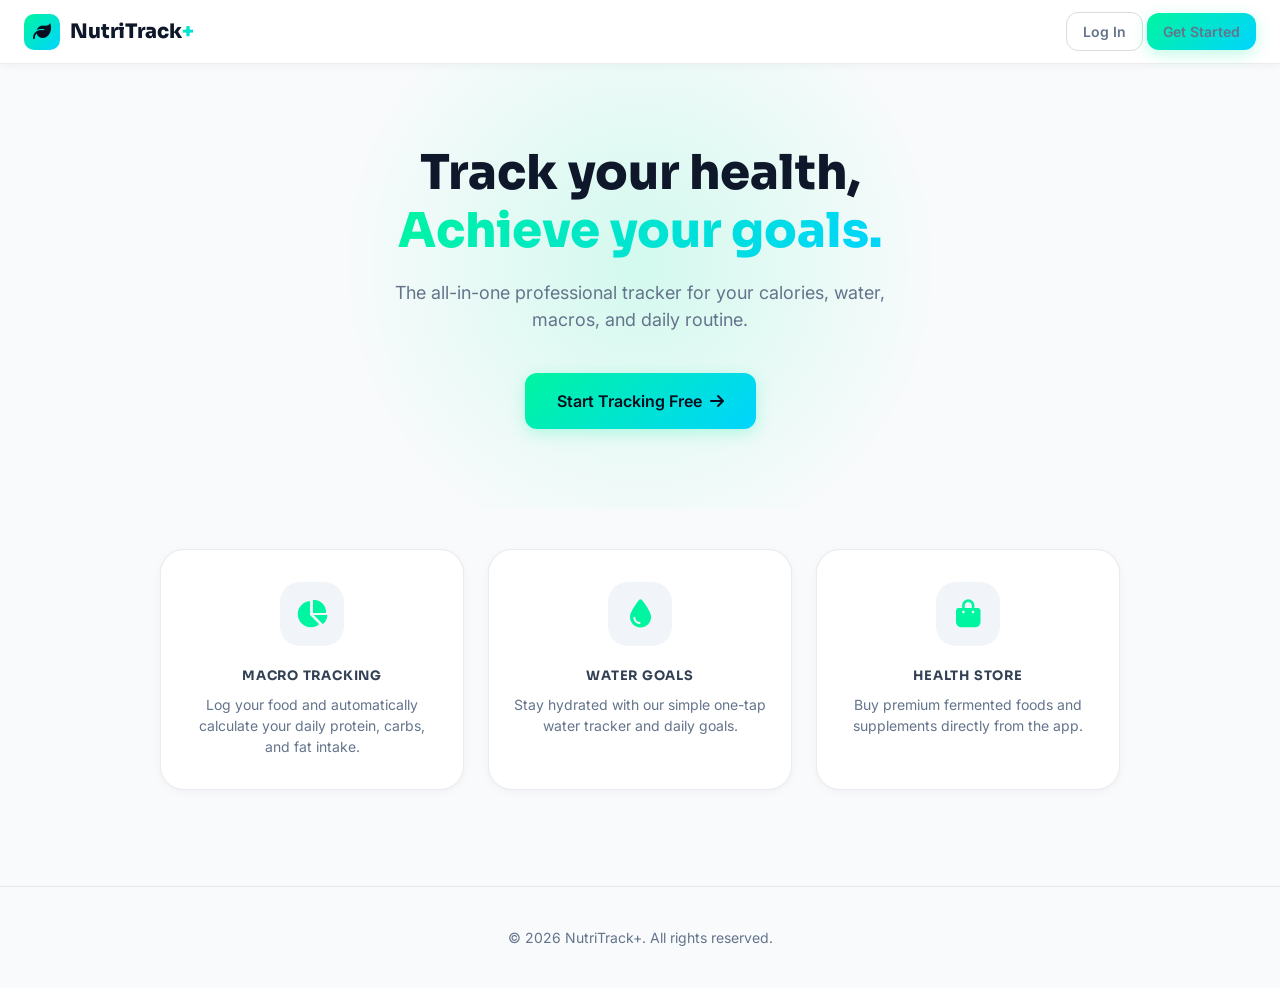
==== commit 769e08c7: "fix: Remove theme toggle button from navbar across all pages (keep in profile settings)" ====
--- a/index.html
+++ b/index.html
@@ -51,7 +51,6 @@
         <span>NutriTrack<span class="text-gradient">+</span></span>
       </div>
       <div class="nav-links">
-        <button class="theme-toggle" aria-label="Toggle Theme"><i class="theme-icon fas fa-moon"></i></button>
         <a href="login.html" class="btn btn-outline" style="padding: 8px 16px;">Log In</a>
         <a href="signup.html" class="btn btn-primary" style="padding: 8px 16px;">Get Started</a>
       </div>
